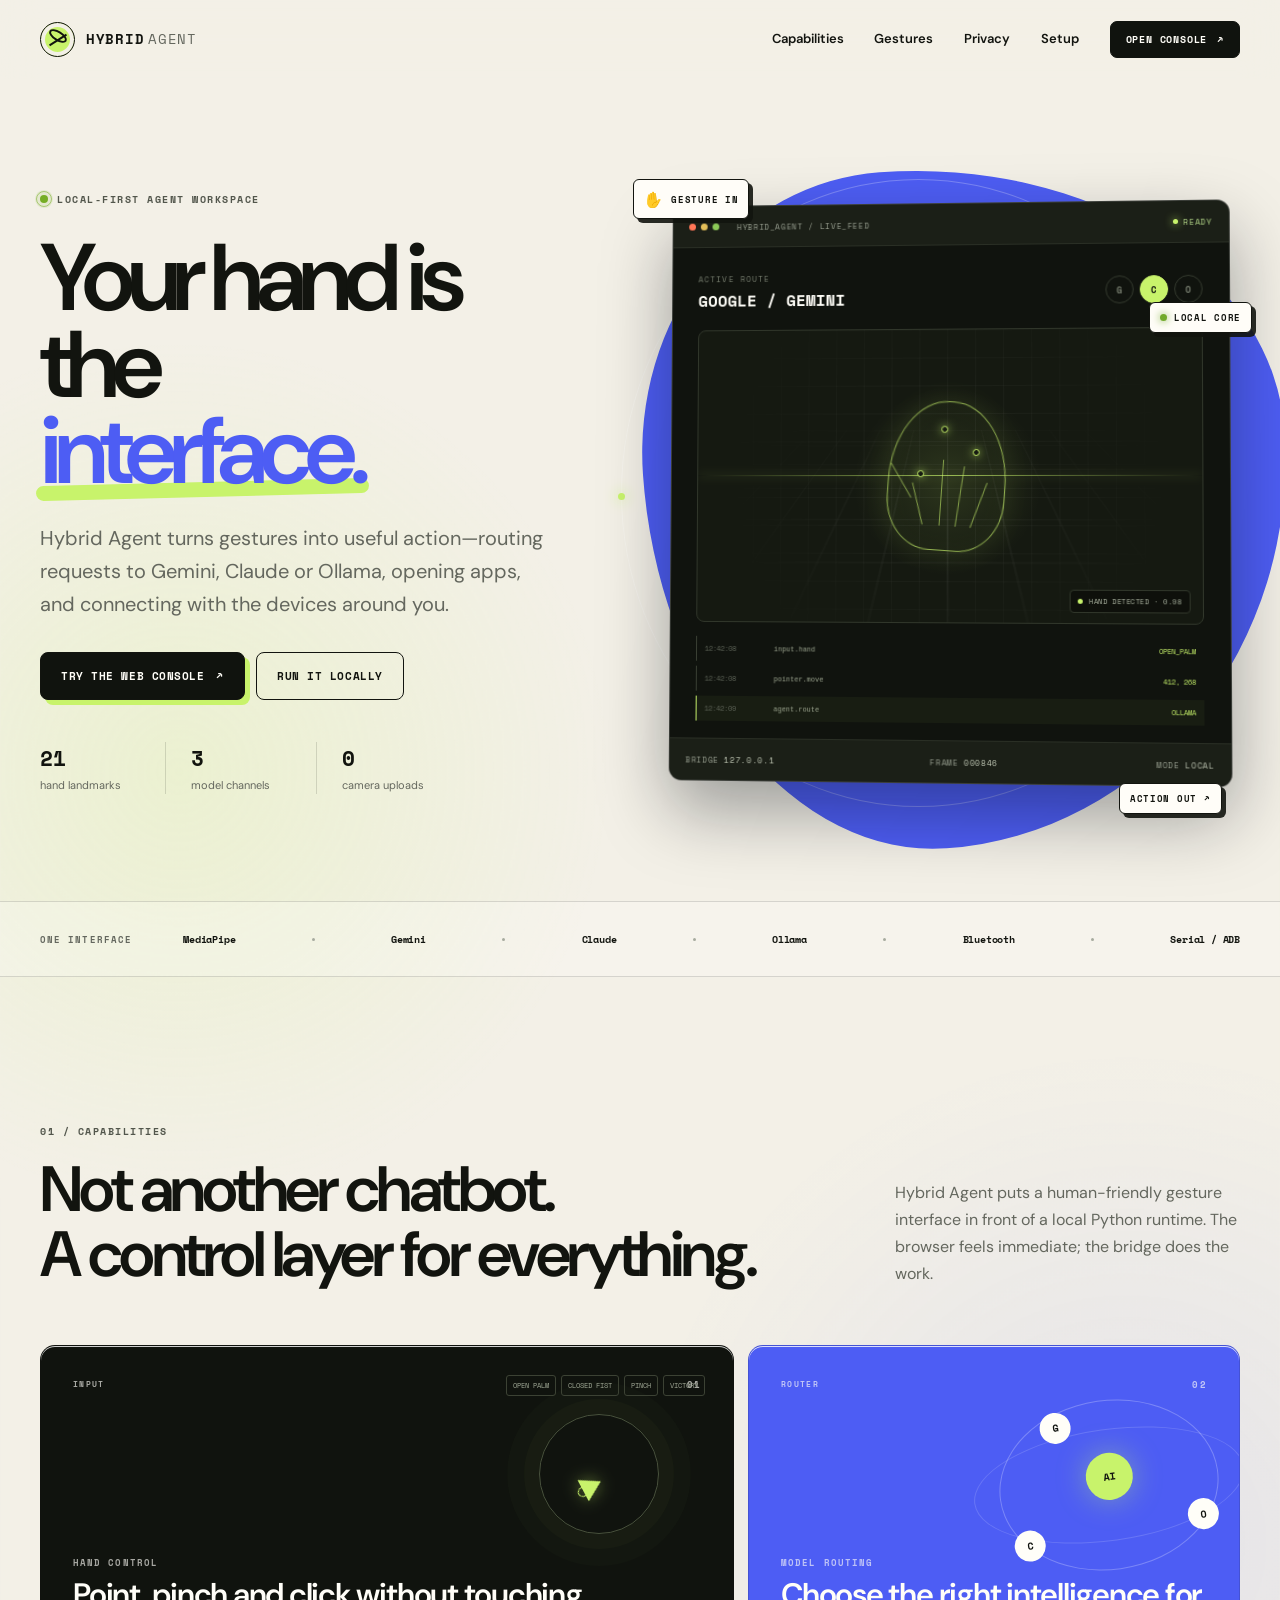
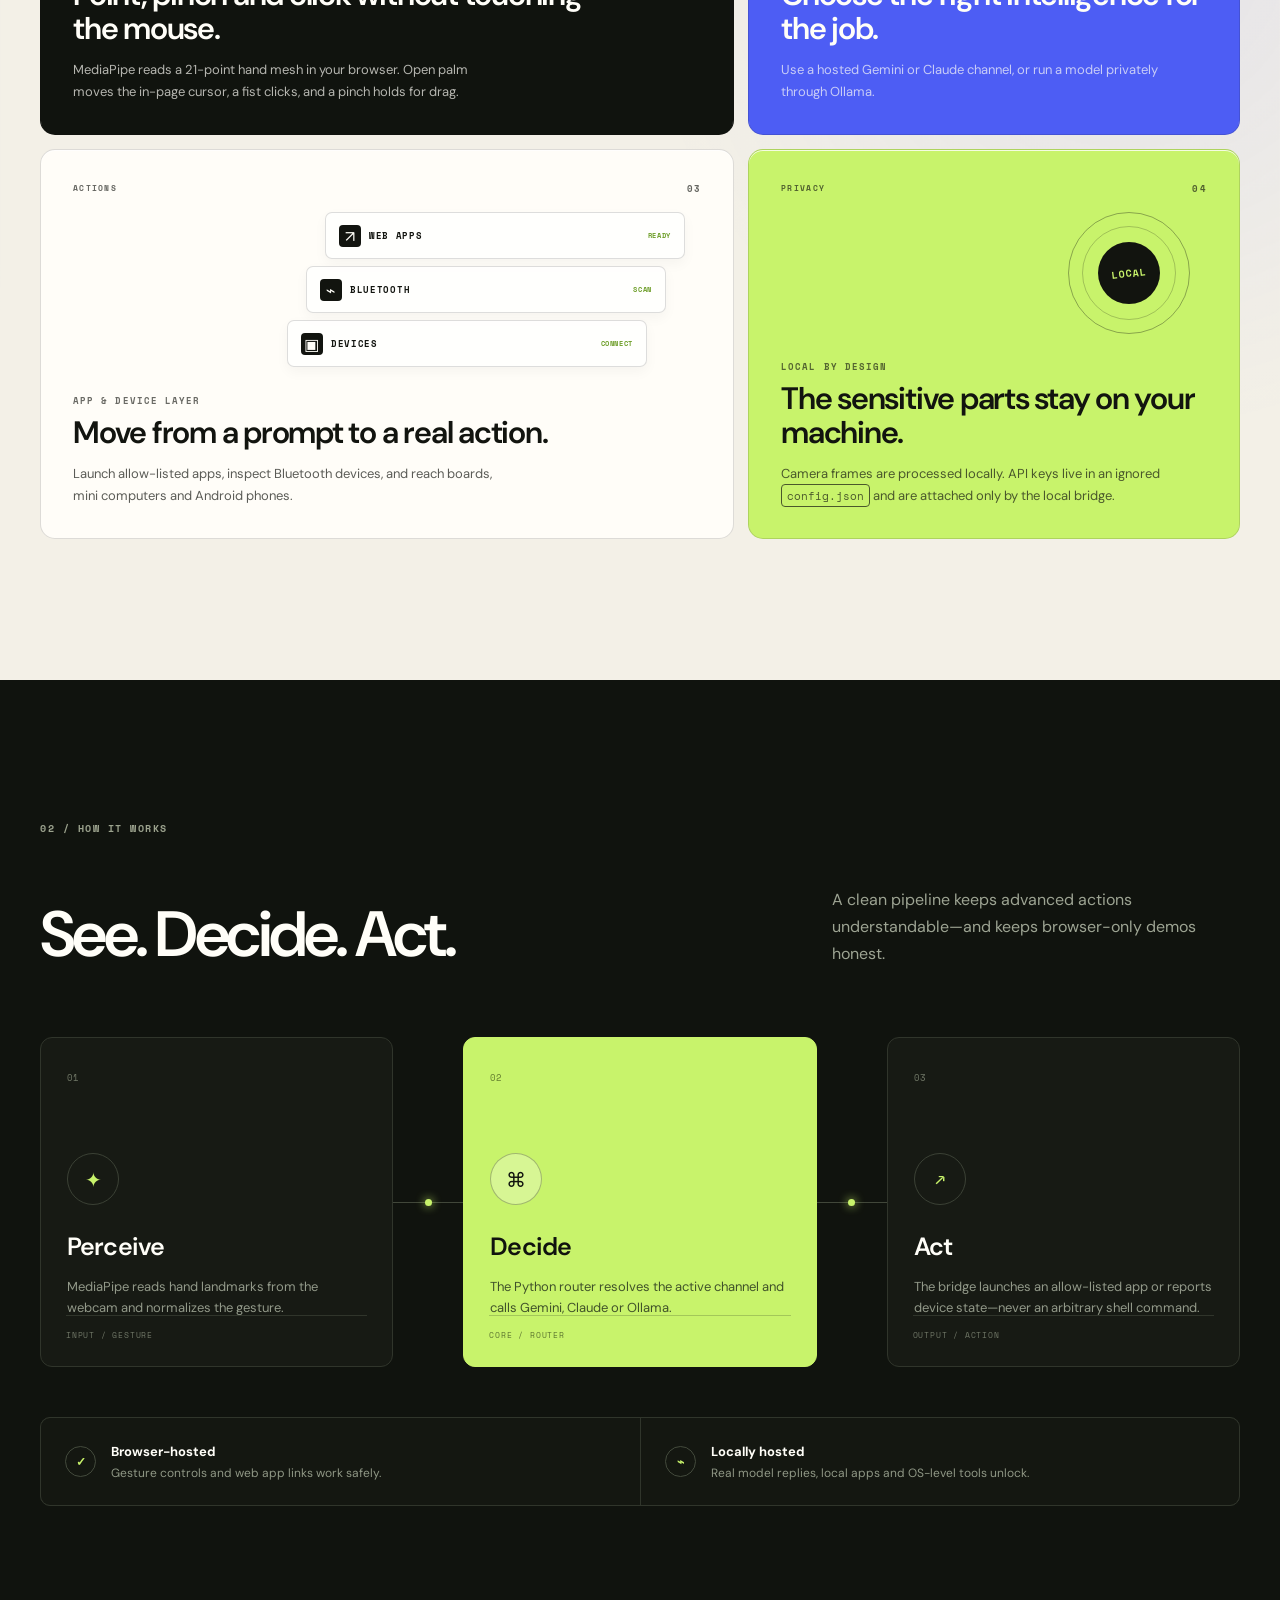
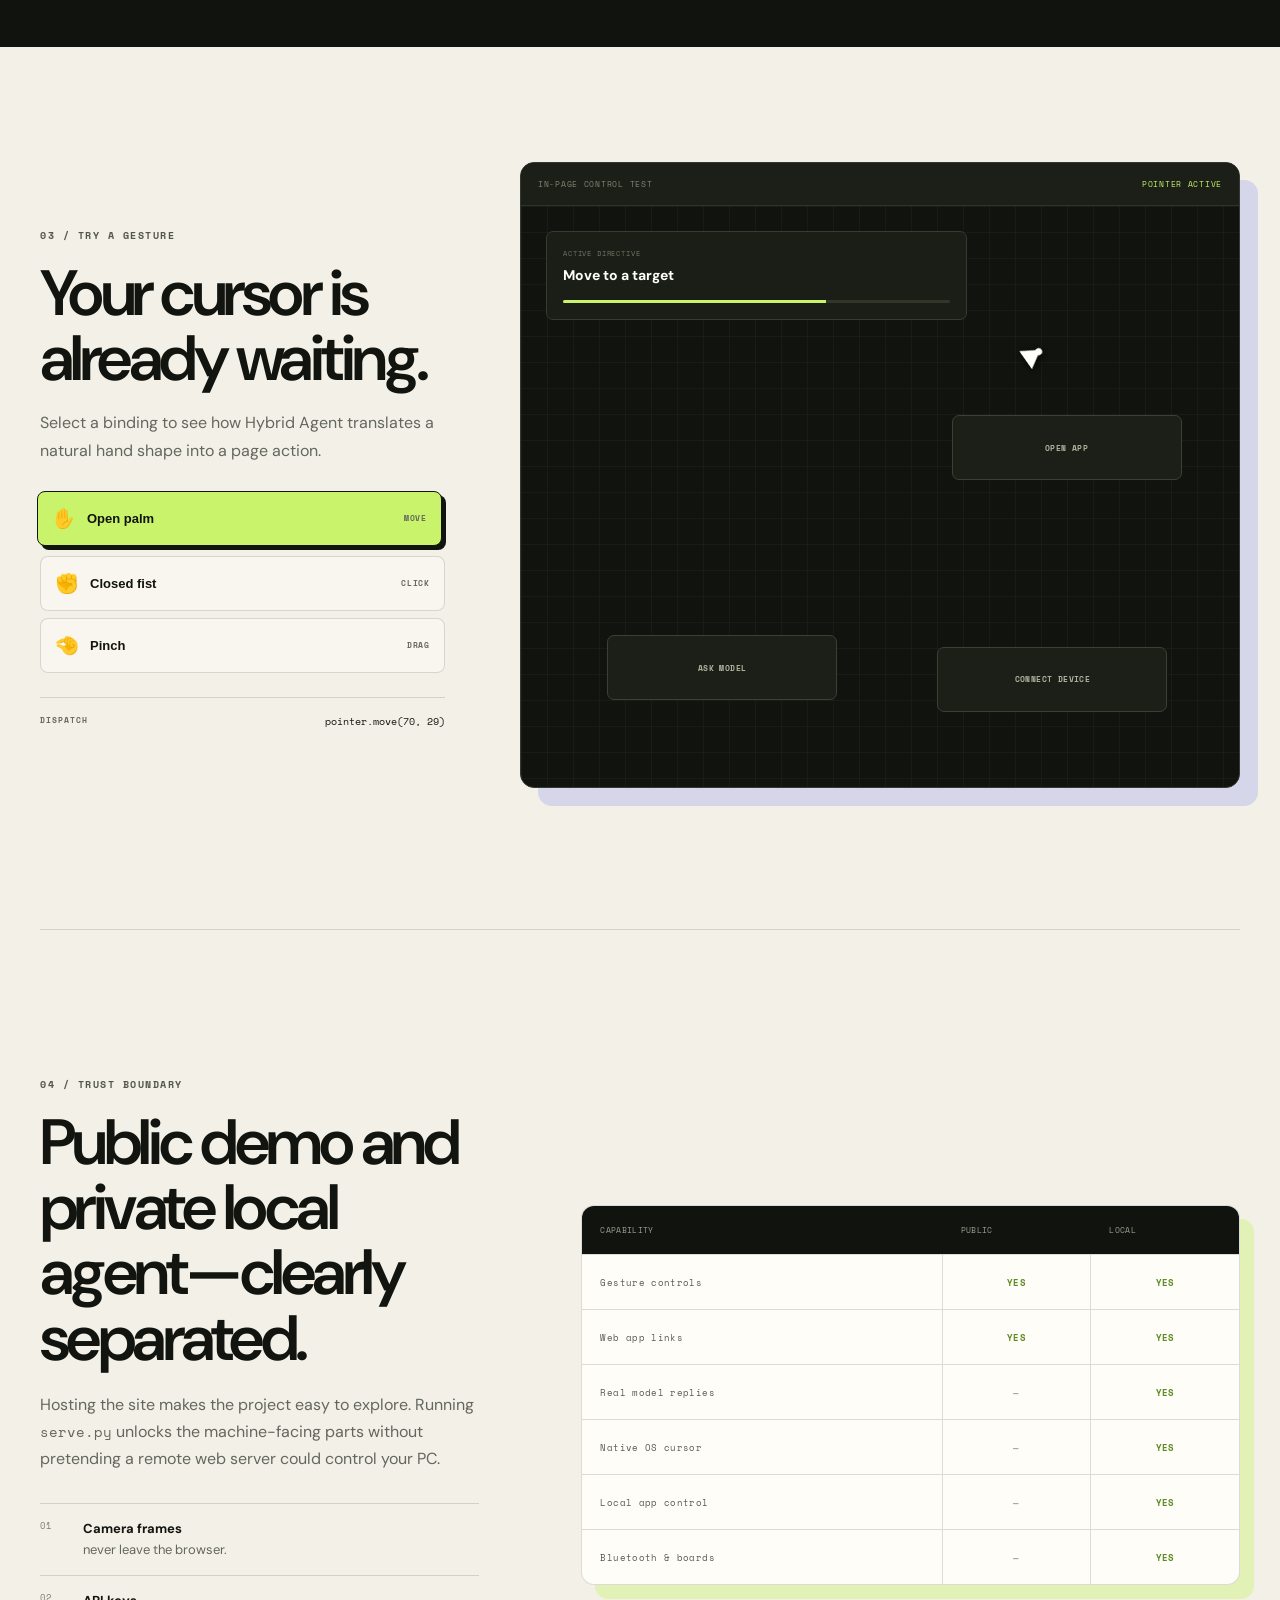
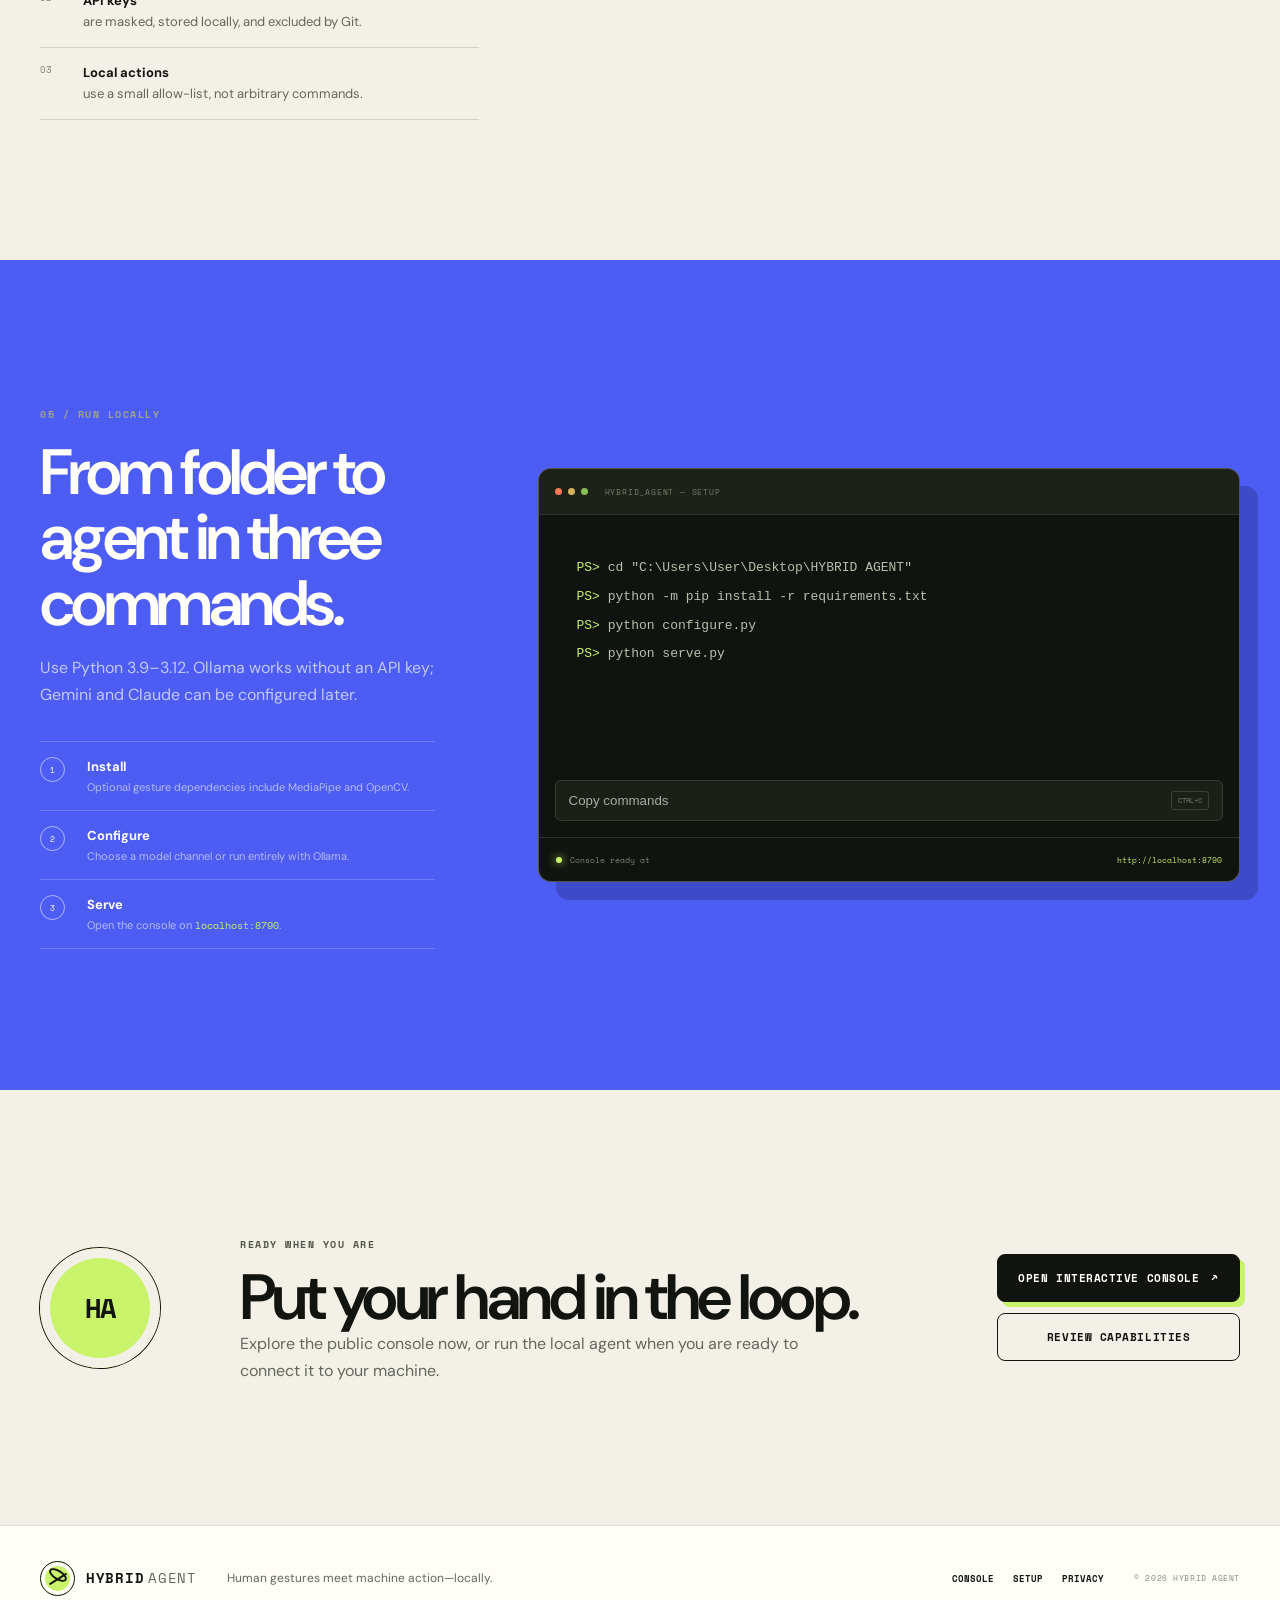
==== site/index.html @ 6079cb38 "Hybrid Agent: frontend + backend for Render deployment" ====
<!doctype html>
<html lang="en" class="no-js">
<head>
  <meta charset="utf-8">
  <meta name="viewport" content="width=device-width, initial-scale=1">
  <meta name="theme-color" content="#f3f0e7">
  <meta name="description" content="Hybrid Agent is a local-first, gesture-controlled AI assistant that routes prompts across Gemini, Claude and Ollama, launches apps, and connects to Bluetooth and developer hardware.">
  <title>Hybrid Agent — Human gestures, machine action</title>
  <link rel="icon" href="favicon.svg" type="image/svg+xml">

  <meta property="og:type" content="website">
  <meta property="og:title" content="Hybrid Agent — Human gestures, machine action">
  <meta property="og:description" content="One local agent for gesture control, multi-model AI, app launching, Bluetooth and connected hardware.">

  <link rel="preconnect" href="https://fonts.googleapis.com">
  <link rel="preconnect" href="https://fonts.gstatic.com" crossorigin>
  <link href="https://fonts.googleapis.com/css2?family=DM+Sans:wght@400;500;600;700&family=Space+Mono:wght@400;700&display=swap" rel="stylesheet">
  <link rel="stylesheet" href="css/base.css">
  <link rel="stylesheet" href="css/home.css">
  <script>document.documentElement.classList.replace('no-js', 'js');</script>
</head>
<body class="landing">
  <a class="skip-link" href="#main">Skip to content</a>

  <header class="site-header" id="top">
    <nav class="nav shell" aria-label="Primary navigation">
      <a class="brand" href="#top" aria-label="Hybrid Agent home">
        <span class="brand-mark" aria-hidden="true">
          <span></span><span></span>
        </span>
        <span class="brand-name">HYBRID<span>AGENT</span></span>
      </a>

      <button class="menu-toggle" type="button" aria-expanded="false" aria-controls="nav-menu">
        <span></span><span></span>
        <span class="sr-only">Open navigation</span>
      </button>

      <div class="nav-menu" id="nav-menu">
        <a href="#capabilities">Capabilities</a>
        <a href="#gestures">Gestures</a>
        <a href="#privacy">Privacy</a>
        <a href="#setup">Setup</a>
        <a class="nav-cta" href="console.html">Open console <span aria-hidden="true">↗</span></a>
      </div>
    </nav>
  </header>

  <main id="main">
    <section class="hero shell" aria-labelledby="hero-title">
      <div class="hero-copy">
        <div class="eyebrow"><span class="status-dot"></span>Local-first agent workspace</div>
        <h1 id="hero-title">Your hand is the <em>interface.</em></h1>
        <p class="hero-lede">Hybrid Agent turns gestures into useful action—routing requests to Gemini, Claude or Ollama, opening apps, and connecting with the devices around you.</p>

        <div class="hero-actions">
          <a class="button button-primary" href="console.html">Try the web console <span aria-hidden="true">↗</span></a>
          <a class="button button-secondary" href="#setup">Run it locally</a>
        </div>

        <ul class="hero-facts" aria-label="Project highlights">
          <li><strong>21</strong><span>hand landmarks</span></li>
          <li><strong>3</strong><span>model channels</span></li>
          <li><strong>0</strong><span>camera uploads</span></li>
        </ul>
      </div>

      <div class="hero-visual" aria-label="Hybrid Agent activity preview">
        <div class="orbit orbit-one" aria-hidden="true"></div>
        <div class="orbit orbit-two" aria-hidden="true"></div>
        <span class="float-tag tag-input"><span class="mini-hand">✋</span> GESTURE IN</span>
        <span class="float-tag tag-local"><span class="mini-pulse"></span> LOCAL CORE</span>
        <span class="float-tag tag-output">ACTION OUT <span aria-hidden="true">↗</span></span>

        <div class="agent-window">
          <div class="window-bar">
            <div class="window-dots" aria-hidden="true"><i></i><i></i><i></i></div>
            <span>HYBRID_AGENT / LIVE_FEED</span>
            <span class="window-state"><i></i> READY</span>
          </div>

          <div class="window-body">
            <div class="agent-head">
              <div>
                <span class="mono-label">ACTIVE ROUTE</span>
                <strong id="hero-model">OLLAMA / QWEN2.5</strong>
              </div>
              <div class="route-pills" aria-label="Available model routes">
                <span>G</span><span>C</span><span class="active">O</span>
              </div>
            </div>

            <div class="gesture-stage" id="hero-gesture-stage">
              <div class="scan-line" aria-hidden="true"></div>
              <div class="tracking-grid" aria-hidden="true"></div>
              <div class="hand-outline" aria-hidden="true">
                <span class="joint j1"></span><span class="joint j2"></span><span class="joint j3"></span>
                <span class="hand-line l1"></span><span class="hand-line l2"></span><span class="hand-line l3"></span>
                <span class="hand-line l4"></span><span class="hand-line l5"></span>
              </div>
              <div class="tracking-label"><span></span> HAND DETECTED · 0.98</div>
            </div>

            <div class="event-stream" aria-label="Recent agent events">
              <div><span class="event-time">12:42:08</span><code>input.hand</code><b>OPEN_PALM</b></div>
              <div><span class="event-time">12:42:08</span><code>pointer.move</code><b>412, 268</b></div>
              <div class="event-highlight"><span class="event-time">12:42:09</span><code>agent.route</code><b>OLLAMA</b></div>
            </div>

            <div class="window-footer">
              <span>BRIDGE <b>127.0.0.1</b></span>
              <span>FRAME <b id="hero-frame">000842</b></span>
              <span>MODE <b>LOCAL</b></span>
            </div>
          </div>
        </div>
      </div>
    </section>

    <section class="signal-strip" aria-label="Supported technologies">
      <div class="shell signal-inner">
        <span>ONE INTERFACE</span>
        <div class="signal-list">
          <b>MediaPipe</b><i></i><b>Gemini</b><i></i><b>Claude</b><i></i><b>Ollama</b><i></i><b>Bluetooth</b><i></i><b>Serial / ADB</b>
        </div>
      </div>
    </section>

    <section class="section shell" id="capabilities" aria-labelledby="cap-title">
      <div class="section-heading reveal">
        <div>
          <span class="section-number">01 / CAPABILITIES</span>
          <h2 id="cap-title">Not another chatbot.<br>A control layer for everything.</h2>
        </div>
        <p>Hybrid Agent puts a human-friendly gesture interface in front of a local Python runtime. The browser feels immediate; the bridge does the work.</p>
      </div>

      <div class="capability-grid">
        <article class="cap-card cap-card-wide gesture-card reveal">
          <div class="card-topline"><span>INPUT</span><span class="card-index">01</span></div>
          <div class="gesture-illustration" aria-hidden="true">
            <span class="gesture-cursor"></span>
            <span class="gesture-ring"></span>
          </div>
          <div class="card-copy">
            <span class="card-kicker">HAND CONTROL</span>
            <h3>Point, pinch and click without touching the mouse.</h3>
            <p>MediaPipe reads a 21-point hand mesh in your browser. Open palm moves the in-page cursor, a fist clicks, and a pinch holds for drag.</p>
          </div>
          <div class="tag-row"><span>OPEN PALM</span><span>CLOSED FIST</span><span>PINCH</span><span>VICTORY</span></div>
        </article>

        <article class="cap-card model-card reveal">
          <div class="card-topline"><span>ROUTER</span><span class="card-index">02</span></div>
          <div class="model-orbit" aria-hidden="true">
            <span class="orbit-core">AI</span>
            <span class="model-node node-a">G</span>
            <span class="model-node node-b">C</span>
            <span class="model-node node-c">O</span>
          </div>
          <div class="card-copy">
            <span class="card-kicker">MODEL ROUTING</span>
            <h3>Choose the right intelligence for the job.</h3>
            <p>Use a hosted Gemini or Claude channel, or run a model privately through Ollama.</p>
          </div>
        </article>

        <article class="cap-card action-card reveal">
          <div class="card-topline"><span>ACTIONS</span><span class="card-index">03</span></div>
          <div class="action-stack" aria-hidden="true">
            <div><span>↗</span><b>WEB APPS</b><small>READY</small></div>
            <div><span>⌁</span><b>BLUETOOTH</b><small>SCAN</small></div>
            <div><span>▣</span><b>DEVICES</b><small>CONNECT</small></div>
          </div>
          <div class="card-copy">
            <span class="card-kicker">APP &amp; DEVICE LAYER</span>
            <h3>Move from a prompt to a real action.</h3>
            <p>Launch allow-listed apps, inspect Bluetooth devices, and reach boards, mini computers and Android phones.</p>
          </div>
        </article>

        <article class="cap-card privacy-card reveal">
          <div class="card-topline"><span>PRIVACY</span><span class="card-index">04</span></div>
          <div class="privacy-mark" aria-hidden="true"><span>LOCAL</span></div>
          <div class="card-copy">
            <span class="card-kicker">LOCAL BY DESIGN</span>
            <h3>The sensitive parts stay on your machine.</h3>
            <p>Camera frames are processed locally. API keys live in an ignored <code>config.json</code> and are attached only by the local bridge.</p>
          </div>
        </article>
      </div>
    </section>

    <section class="flow-section" id="how-it-works" aria-labelledby="flow-title">
      <div class="shell">
        <div class="flow-heading reveal">
          <span class="section-number light">02 / HOW IT WORKS</span>
          <h2 id="flow-title">See. Decide. Act.</h2>
          <p>A clean pipeline keeps advanced actions understandable—and keeps browser-only demos honest.</p>
        </div>

        <div class="flow-line" aria-label="Hybrid Agent processing pipeline">
          <article class="flow-step reveal">
            <span class="flow-number">01</span>
            <div class="flow-icon">✦</div>
            <h3>Perceive</h3>
            <p>MediaPipe reads hand landmarks from the webcam and normalizes the gesture.</p>
            <code>INPUT / GESTURE</code>
          </article>
          <div class="flow-connector" aria-hidden="true"><span></span></div>
          <article class="flow-step flow-step-accent reveal">
            <span class="flow-number">02</span>
            <div class="flow-icon">⌘</div>
            <h3>Decide</h3>
            <p>The Python router resolves the active channel and calls Gemini, Claude or Ollama.</p>
            <code>CORE / ROUTER</code>
          </article>
          <div class="flow-connector" aria-hidden="true"><span></span></div>
          <article class="flow-step reveal">
            <span class="flow-number">03</span>
            <div class="flow-icon">↗</div>
            <h3>Act</h3>
            <p>The bridge launches an allow-listed app or reports device state—never an arbitrary shell command.</p>
            <code>OUTPUT / ACTION</code>
          </article>
        </div>

        <div class="truth-strip reveal">
          <div><span class="truth-icon">✓</span><p><strong>Browser-hosted</strong>Gesture controls and web app links work safely.</p></div>
          <div><span class="truth-icon">⌁</span><p><strong>Locally hosted</strong>Real model replies, local apps and OS-level tools unlock.</p></div>
        </div>
      </div>
    </section>

    <section class="section shell gesture-lab-section" id="gestures" aria-labelledby="gesture-title">
      <div class="gesture-lab reveal">
        <div class="lab-copy">
          <span class="section-number">03 / TRY A GESTURE</span>
          <h2 id="gesture-title">Your cursor is already waiting.</h2>
          <p>Select a binding to see how Hybrid Agent translates a natural hand shape into a page action.</p>

          <div class="gesture-controls" role="group" aria-label="Choose a gesture demo">
            <button type="button" class="gesture-button active" data-gesture="move" data-target="target-a">
              <span aria-hidden="true">✋</span><b>Open palm</b><small>MOVE</small>
            </button>
            <button type="button" class="gesture-button" data-gesture="click" data-target="target-b">
              <span aria-hidden="true">✊</span><b>Closed fist</b><small>CLICK</small>
            </button>
            <button type="button" class="gesture-button" data-gesture="drag" data-target="target-c">
              <span aria-hidden="true">🤏</span><b>Pinch</b><small>DRAG</small>
            </button>
          </div>

          <div class="gesture-readout" aria-live="polite">
            <span>DISPATCH</span>
            <code id="gesture-output">pointer.move(70, 29)</code>
          </div>
        </div>

        <div class="gesture-demo" id="gesture-demo" style="--cursor-x:70%;--cursor-y:29%">
          <div class="demo-topbar"><span>IN-PAGE CONTROL TEST</span><span id="demo-state">POINTER ACTIVE</span></div>
          <div class="demo-content">
            <div class="demo-panel">
              <span class="demo-label">ACTIVE DIRECTIVE</span>
              <strong id="demo-directive">Move to a target</strong>
              <div class="progress"><i></i></div>
            </div>
            <button type="button" class="demo-target target-a">OPEN APP</button>
            <button type="button" class="demo-target target-b">ASK MODEL</button>
            <button type="button" class="demo-target target-c">CONNECT DEVICE</button>
          </div>
          <div class="demo-cursor" aria-hidden="true"><span></span></div>
          <div class="demo-toast" id="demo-toast">TARGET ACQUIRED</div>
        </div>
      </div>
    </section>

    <section class="section shell boundary-section" id="privacy" aria-labelledby="privacy-title">
      <div class="boundary-grid">
        <div class="boundary-copy reveal">
          <span class="section-number">04 / TRUST BOUNDARY</span>
          <h2 id="privacy-title">Public demo and private local agent—clearly separated.</h2>
          <p>Hosting the site makes the project easy to explore. Running <code>serve.py</code> unlocks the machine-facing parts without pretending a remote web server could control your PC.</p>
          <ul class="privacy-list">
            <li><span>01</span><p><b>Camera frames</b> never leave the browser.</p></li>
            <li><span>02</span><p><b>API keys</b> are masked, stored locally, and excluded by Git.</p></li>
            <li><span>03</span><p><b>Local actions</b> use a small allow-list, not arbitrary commands.</p></li>
          </ul>
        </div>

        <div class="mode-table reveal" role="table" aria-label="Hosted and local feature comparison">
          <div class="table-row table-head" role="row">
            <span role="columnheader">CAPABILITY</span><span role="columnheader">PUBLIC</span><span role="columnheader">LOCAL</span>
          </div>
          <div class="table-row" role="row"><span role="cell">Gesture controls</span><b class="yes">YES</b><b class="yes">YES</b></div>
          <div class="table-row" role="row"><span role="cell">Web app links</span><b class="yes">YES</b><b class="yes">YES</b></div>
          <div class="table-row" role="row"><span role="cell">Real model replies</span><b class="no">—</b><b class="yes">YES</b></div>
          <div class="table-row" role="row"><span role="cell">Native OS cursor</span><b class="no">—</b><b class="yes">YES</b></div>
          <div class="table-row" role="row"><span role="cell">Local app control</span><b class="no">—</b><b class="yes">YES</b></div>
          <div class="table-row" role="row"><span role="cell">Bluetooth &amp; boards</span><b class="no">—</b><b class="yes">YES</b></div>
        </div>
      </div>
    </section>

    <section class="setup-section" id="setup" aria-labelledby="setup-title">
      <div class="shell setup-grid">
        <div class="setup-copy reveal">
          <span class="section-number light">05 / RUN LOCALLY</span>
          <h2 id="setup-title">From folder to agent in three commands.</h2>
          <p>Use Python 3.9–3.12. Ollama works without an API key; Gemini and Claude can be configured later.</p>
          <ol class="setup-steps">
            <li><span>1</span><p><b>Install</b><small>Optional gesture dependencies include MediaPipe and OpenCV.</small></p></li>
            <li><span>2</span><p><b>Configure</b><small>Choose a model channel or run entirely with Ollama.</small></p></li>
            <li><span>3</span><p><b>Serve</b><small>Open the console on <code>localhost:8790</code>.</small></p></li>
          </ol>
        </div>

        <div class="terminal-card reveal">
          <div class="terminal-head"><span></span><span></span><span></span><b>HYBRID_AGENT — SETUP</b></div>
          <pre><code id="setup-command"><span class="prompt">PS&gt;</span> cd "C:\Users\User\Desktop\HYBRID AGENT"
<span class="prompt">PS&gt;</span> python -m pip install -r requirements.txt
<span class="prompt">PS&gt;</span> python configure.py
<span class="prompt">PS&gt;</span> python serve.py</code></pre>
          <button class="copy-button" type="button" id="copy-command"><span>Copy commands</span><b>CTRL+C</b></button>
          <div class="terminal-result"><i></i><span>Console ready at</span><code>http://localhost:8790</code></div>
        </div>
      </div>
    </section>

    <section class="section shell final-cta reveal" aria-labelledby="cta-title">
      <div class="cta-mark" aria-hidden="true"><span>HA</span></div>
      <div>
        <span class="section-number">READY WHEN YOU ARE</span>
        <h2 id="cta-title">Put your hand in the loop.</h2>
        <p>Explore the public console now, or run the local agent when you are ready to connect it to your machine.</p>
      </div>
      <div class="cta-actions">
        <a class="button button-primary" href="console.html">Open interactive console <span aria-hidden="true">↗</span></a>
        <a class="button button-secondary" href="#capabilities">Review capabilities</a>
      </div>
    </section>
  </main>

  <footer class="site-footer">
    <div class="shell footer-inner">
      <a class="brand footer-brand" href="#top">
        <span class="brand-mark" aria-hidden="true"><span></span><span></span></span>
        <span class="brand-name">HYBRID<span>AGENT</span></span>
      </a>
      <p>Human gestures meet machine action—locally.</p>
      <div class="footer-links"><a href="console.html">Console</a><a href="#setup">Setup</a><a href="#privacy">Privacy</a></div>
      <span class="copyright">© <span id="year">2026</span> HYBRID AGENT</span>
    </div>
  </footer>

  <script src="js/home.js"></script>
</body>
</html>
---- site/css/base.css ----
/* HYBRID AGENT - shared design tokens and primitives
   Every page on the site draws its colour, type and rhythm from this file. */

:root{
  --void:#05070a;
  --plate:#090e15;
  --plate-2:#0c131c;
  --edge:rgba(0,240,255,.14);
  --edge-soft:rgba(120,160,190,.12);
  --cyan:#00f0ff;
  --violet:#a05cff;
  --violet-deep:#7000ff;
  --green:#39ff9e;
  --amber:#ffb020;
  --red:#ff3b5c;
  --ink:#d7e9f2;
  --ink-dim:#8ea6b8;
  --ink-mute:#5d7488;
  --accent:#00f0ff;
  --accent-rgb:0,240,255;
  --mono:"JetBrains Mono",ui-monospace,"SF Mono",Consolas,monospace;
  --ui:"Chakra Petch","Segoe UI",system-ui,sans-serif;
}

*{box-sizing:border-box}
body{
  margin:0;
  background:var(--void);
  color:var(--ink);
  font-family:var(--ui);
  font-size:14px;
  line-height:1.45;
  -webkit-font-smoothing:antialiased;
}

:focus-visible{outline:2px solid var(--accent);outline-offset:2px;border-radius:6px}

/* shared eyebrow / caps label */
.label{
  font-family:var(--mono);font-size:10px;font-weight:500;
  letter-spacing:.22em;text-transform:uppercase;color:var(--ink-mute);
}

@media (prefers-reduced-motion:reduce){
  *,*::before,*::after{animation-duration:.001ms !important;animation-iteration-count:1 !important;transition-duration:.001ms !important}
}
---- site/css/home.css ----
/* HYBRID AGENT — public landing page. Shared console tokens stay untouched. */

:root {
  --paper: #f3f0e7;
  --paper-deep: #e7e3d7;
  --card: #fffdf8;
  --ink: #12140f;
  --muted: #64675e;
  --line: rgba(18, 20, 15, 0.14);
  --lime: #c8f36b;
  --lime-deep: #96c43f;
  --blue: #4d5df4;
  --orange: #ff7657;
  --night: #10130e;
  --night-card: #181c15;
  --white: #fffef8;
  --display: "DM Sans", "Segoe UI", system-ui, sans-serif;
  --mono: "Space Mono", "SFMono-Regular", Consolas, monospace;
}

html {
  scroll-behavior: smooth;
  background: var(--paper);
}

body.landing {
  min-width: 320px;
  overflow-x: hidden;
  color: var(--ink);
  background:
    radial-gradient(circle at 14% 12%, rgba(200, 243, 107, 0.18), transparent 27rem),
    radial-gradient(circle at 88% 24%, rgba(77, 93, 244, 0.09), transparent 31rem),
    var(--paper);
  font-family: var(--display);
  font-size: 16px;
  line-height: 1.5;
}

body.landing::before {
  position: fixed;
  z-index: -1;
  inset: 0;
  background-image: radial-gradient(rgba(18, 20, 15, 0.11) 0.7px, transparent 0.7px);
  background-size: 18px 18px;
  content: "";
  opacity: 0.16;
  pointer-events: none;
}

::selection {
  color: var(--ink);
  background: var(--lime);
}

.shell {
  width: min(1200px, calc(100% - 40px));
  margin-inline: auto;
}

.sr-only {
  position: absolute;
  width: 1px;
  height: 1px;
  padding: 0;
  margin: -1px;
  overflow: hidden;
  clip: rect(0, 0, 0, 0);
  white-space: nowrap;
  border: 0;
}

.skip-link {
  position: fixed;
  z-index: 200;
  top: 12px;
  left: 12px;
  padding: 10px 14px;
  color: var(--white);
  background: var(--night);
  border-radius: 7px;
  font: 700 12px var(--mono);
  transform: translateY(-150%);
  transition: transform 0.2s ease;
}

.skip-link:focus {
  transform: translateY(0);
}

/* Header */
.site-header {
  position: sticky;
  z-index: 100;
  top: 0;
  border-bottom: 1px solid transparent;
  background: rgba(243, 240, 231, 0.78);
  backdrop-filter: blur(18px) saturate(1.2);
  transition: border-color 0.2s ease, box-shadow 0.2s ease;
}

.site-header.scrolled {
  border-color: var(--line);
  box-shadow: 0 10px 35px rgba(18, 20, 15, 0.05);
}

.nav {
  position: relative;
  display: flex;
  align-items: center;
  min-height: 78px;
}

.brand {
  display: inline-flex;
  align-items: center;
  gap: 11px;
  color: var(--ink);
  text-decoration: none;
}

.brand-mark {
  position: relative;
  display: inline-block;
  width: 35px;
  height: 35px;
  overflow: hidden;
  flex: 0 0 35px;
  border: 1px solid var(--ink);
  border-radius: 50%;
  background: var(--lime);
  box-shadow: inset 0 0 0 4px var(--paper);
}

.brand-mark span:first-child {
  position: absolute;
  top: 8px;
  left: 7px;
  width: 20px;
  height: 10px;
  border: 2px solid var(--ink);
  border-radius: 50%;
  transform: rotate(32deg);
}

.brand-mark span:last-child {
  position: absolute;
  top: 16px;
  left: 7px;
  width: 20px;
  height: 2px;
  background: var(--ink);
  transform: rotate(-32deg);
  transform-origin: center;
}

.brand-name {
  font: 700 14px/1 var(--mono);
  letter-spacing: 0.05em;
}

.brand-name span {
  margin-left: 4px;
  color: var(--muted);
  font-weight: 400;
}

.nav-menu {
  display: flex;
  align-items: center;
  gap: clamp(18px, 2.4vw, 36px);
  margin-left: auto;
}

.nav-menu > a:not(.nav-cta) {
  position: relative;
  color: var(--ink);
  font-size: 13px;
  font-weight: 600;
  text-decoration: none;
}

.nav-menu > a:not(.nav-cta)::after {
  position: absolute;
  right: 0;
  bottom: -7px;
  left: 0;
  height: 1px;
  background: var(--ink);
  content: "";
  transform: scaleX(0);
  transform-origin: right;
  transition: transform 0.25s ease;
}

.nav-menu > a:not(.nav-cta):hover::after,
.nav-menu > a:not(.nav-cta):focus-visible::after {
  transform: scaleX(1);
  transform-origin: left;
}

.nav-cta {
  display: inline-flex;
  align-items: center;
  gap: 10px;
  padding: 10px 15px;
  color: var(--white);
  background: var(--night);
  border: 1px solid var(--night);
  border-radius: 7px;
  font: 700 10px var(--mono);
  letter-spacing: 0.08em;
  text-decoration: none;
  text-transform: uppercase;
  transition: color 0.2s ease, background 0.2s ease, transform 0.2s ease;
}

.nav-cta:hover {
  color: var(--night);
  background: var(--lime);
  transform: translateY(-2px);
}

.menu-toggle {
  position: relative;
  display: none;
  width: 42px;
  height: 42px;
  padding: 0;
  border: 1px solid var(--line);
  border-radius: 8px;
  background: rgba(255, 255, 255, 0.25);
}

.menu-toggle > span:not(.sr-only) {
  position: absolute;
  top: 20px;
  left: 11px;
  display: block;
  width: 18px;
  height: 1px;
  margin: 0;
  background: var(--ink);
  transition: transform 0.2s ease;
}

/* Hero */
.hero {
  display: grid;
  grid-template-columns: minmax(0, 0.92fr) minmax(480px, 1.08fr);
  gap: clamp(42px, 6vw, 84px);
  align-items: center;
  min-height: calc(100vh - 78px);
  padding-block: clamp(62px, 9vh, 112px);
}

.hero-copy {
  position: relative;
  z-index: 2;
  min-width: 0;
}

.eyebrow,
.section-number {
  display: inline-flex;
  align-items: center;
  gap: 9px;
  color: #52564c;
  font: 700 10px var(--mono);
  letter-spacing: 0.15em;
  text-transform: uppercase;
}

.status-dot {
  position: relative;
  display: inline-block;
  width: 8px;
  height: 8px;
  border-radius: 50%;
  background: #75ad25;
  box-shadow: 0 0 0 5px rgba(117, 173, 37, 0.12);
}

.status-dot::after {
  position: absolute;
  inset: -4px;
  border: 1px solid rgba(117, 173, 37, 0.55);
  border-radius: inherit;
  content: "";
  animation: signal-pulse 2.4s ease-out infinite;
}

@keyframes signal-pulse {
  0% { opacity: 0.8; transform: scale(0.65); }
  75%, 100% { opacity: 0; transform: scale(1.5); }
}

.hero h1 {
  max-width: 650px;
  margin: 25px 0 0;
  font-size: clamp(60px, 7.4vw, 104px);
  font-weight: 600;
  letter-spacing: -0.075em;
  line-height: 0.91;
}

.hero h1 em {
  position: relative;
  display: block;
  width: fit-content;
  max-width: 100%;
  color: var(--blue);
  font-style: normal;
  white-space: nowrap;
}

.hero h1 em::after {
  position: absolute;
  z-index: -1;
  right: -0.06em;
  bottom: -0.03em;
  left: -0.04em;
  height: 0.16em;
  border-radius: 999px;
  background: var(--lime);
  content: "";
  transform: rotate(-1.4deg);
}

.hero-lede {
  max-width: 600px;
  margin: 28px 0 0;
  color: var(--muted);
  font-size: clamp(17px, 1.6vw, 20px);
  line-height: 1.65;
}

.hero-actions,
.cta-actions {
  display: flex;
  flex-wrap: wrap;
  gap: 11px;
  margin-top: 31px;
}

.button {
  display: inline-flex;
  align-items: center;
  justify-content: center;
  gap: 12px;
  min-height: 48px;
  padding: 0 20px;
  border: 1px solid var(--ink);
  border-radius: 8px;
  font: 700 11px var(--mono);
  letter-spacing: 0.05em;
  text-decoration: none;
  text-transform: uppercase;
  transition: transform 0.2s ease, box-shadow 0.2s ease, background 0.2s ease;
}

.button:hover {
  transform: translateY(-3px);
}

.button-primary {
  color: var(--white);
  background: var(--night);
  box-shadow: 5px 5px 0 var(--lime);
}

.button-primary:hover {
  box-shadow: 8px 8px 0 var(--lime);
}

.button-secondary {
  color: var(--ink);
  background: transparent;
}

.button-secondary:hover {
  background: var(--card);
}

.hero-facts {
  display: flex;
  gap: 0;
  padding: 0;
  margin: 42px 0 0;
  list-style: none;
}

.hero-facts li {
  display: flex;
  flex-direction: column;
  min-width: 126px;
  padding-right: 25px;
  margin-right: 25px;
  border-right: 1px solid var(--line);
}

.hero-facts li:last-child {
  padding-right: 0;
  margin-right: 0;
  border-right: 0;
}

.hero-facts strong {
  font: 700 21px var(--mono);
}

.hero-facts span {
  margin-top: 3px;
  color: var(--muted);
  font-size: 11px;
}

.hero-visual {
  position: relative;
  min-width: 0;
  padding: 34px 12px 32px 34px;
  isolation: isolate;
}

.hero-visual::before {
  position: absolute;
  z-index: -3;
  inset: 0 -8% -5% 2%;
  background: var(--blue);
  border-radius: 40% 60% 57% 43% / 42% 42% 58% 58%;
  content: "";
  transform: rotate(-4deg);
}

.hero-visual::after {
  position: absolute;
  z-index: -2;
  top: 16%;
  right: 4%;
  width: 74%;
  aspect-ratio: 1;
  border: 1px solid rgba(255, 255, 255, 0.24);
  border-radius: 50%;
  content: "";
}

.orbit {
  position: absolute;
  z-index: -1;
  border: 1px solid rgba(255, 255, 255, 0.25);
  border-radius: 50%;
  pointer-events: none;
}

.orbit::after {
  position: absolute;
  top: 50%;
  left: -4px;
  width: 7px;
  height: 7px;
  border-radius: 50%;
  background: var(--lime);
  content: "";
  box-shadow: 0 0 14px var(--lime);
}

.orbit-one {
  inset: 2% 4% 1% -2%;
  animation: orbit-spin 14s linear infinite;
}

.orbit-two {
  inset: 13% 16% 12% 10%;
  animation: orbit-spin 10s linear reverse infinite;
}

@keyframes orbit-spin { to { transform: rotate(360deg); } }

.float-tag {
  position: absolute;
  z-index: 4;
  display: inline-flex;
  align-items: center;
  gap: 7px;
  padding: 8px 10px;
  border: 1px solid var(--ink);
  border-radius: 6px;
  background: var(--card);
  box-shadow: 4px 4px 0 rgba(18, 20, 15, 0.9);
  font: 700 9px var(--mono);
  letter-spacing: 0.08em;
  animation: tag-float 4s ease-in-out infinite;
}

.tag-input { top: 2%; left: 0; }
.tag-local { top: 21%; right: -2%; animation-delay: -1.2s; }
.tag-output { right: 3%; bottom: 0; animation-delay: -2.4s; }

.mini-hand { font-size: 15px; }
.mini-pulse { width: 7px; height: 7px; border-radius: 50%; background: #72aa2b; box-shadow: 0 0 9px #72aa2b; }

@keyframes tag-float {
  0%, 100% { transform: translateY(0) rotate(-1deg); }
  50% { transform: translateY(-7px) rotate(1deg); }
}

.agent-window {
  position: relative;
  z-index: 2;
  overflow: hidden;
  border: 1px solid rgba(255, 255, 255, 0.18);
  border-radius: 13px;
  background: #10130e;
  box-shadow: 0 30px 70px rgba(4, 8, 18, 0.36);
  transform: perspective(1200px) rotateY(-3deg) rotateX(1.5deg);
}

.window-bar,
.window-footer {
  display: flex;
  align-items: center;
  min-height: 42px;
  padding: 0 16px;
  color: #9ba293;
  background: #1b1f17;
  font: 400 8px var(--mono);
  letter-spacing: 0.08em;
}

.window-bar { border-bottom: 1px solid #2a2f25; }
.window-dots { display: flex; gap: 5px; margin-right: 18px; }
.window-dots i { width: 7px; height: 7px; border-radius: 50%; background: #42483b; }
.window-dots i:first-child { background: var(--orange); }
.window-dots i:nth-child(2) { background: #e3bf59; }
.window-dots i:nth-child(3) { background: #8cc958; }
.window-state { display: flex; align-items: center; gap: 5px; margin-left: auto; color: #badf8d; }
.window-state i { width: 5px; height: 5px; border-radius: 50%; background: var(--lime); box-shadow: 0 0 8px var(--lime); }

.window-body { padding: clamp(16px, 2.4vw, 26px); }

.agent-head {
  display: flex;
  align-items: center;
  justify-content: space-between;
  gap: 15px;
  margin-bottom: 18px;
}

.agent-head > div:first-child { display: flex; flex-direction: column; gap: 4px; }
.agent-head strong { color: var(--white); font: 700 clamp(12px, 1.3vw, 16px) var(--mono); }
.mono-label { color: #777e6f; font: 400 8px var(--mono); letter-spacing: 0.14em; }
.route-pills { display: flex; gap: 6px; }
.route-pills span {
  display: grid;
  width: 28px;
  height: 28px;
  place-items: center;
  border: 1px solid #343a2e;
  border-radius: 50%;
  color: #777e6f;
  font: 700 9px var(--mono);
}
.route-pills span.active { color: var(--night); border-color: var(--lime); background: var(--lime); }

.gesture-stage {
  position: relative;
  display: grid;
  height: clamp(210px, 27vw, 295px);
  overflow: hidden;
  place-items: center;
  border: 1px solid #31372b;
  border-radius: 8px;
  background: radial-gradient(circle at 50% 52%, rgba(200, 243, 107, 0.13), transparent 32%), #151911;
}

.tracking-grid,
.tracking-grid::before {
  position: absolute;
  inset: 0;
  background-image: linear-gradient(rgba(255,255,255,.035) 1px, transparent 1px), linear-gradient(90deg, rgba(255,255,255,.035) 1px, transparent 1px);
  background-size: 28px 28px;
  content: "";
  mask-image: radial-gradient(circle, #000 20%, transparent 76%);
}

.tracking-grid::before { transform: perspective(300px) rotateX(58deg) scale(1.6) translateY(26%); }

.scan-line {
  position: absolute;
  z-index: 1;
  right: 0;
  left: 0;
  height: 1px;
  background: linear-gradient(90deg, transparent, rgba(200, 243, 107, 0.7), transparent);
  box-shadow: 0 0 10px rgba(200, 243, 107, 0.35);
  animation: scan 3.4s ease-in-out infinite;
}

@keyframes scan {
  0%, 100% { top: 14%; opacity: 0; }
  15% { opacity: 1; }
  85% { opacity: 1; }
  90% { top: 85%; opacity: 0; }
}

.hand-outline {
  position: relative;
  z-index: 2;
  width: 118px;
  height: 150px;
  border: 1px solid rgba(200, 243, 107, 0.7);
  border-radius: 48% 48% 38% 38% / 55% 55% 35% 35%;
  box-shadow: 0 0 26px rgba(200, 243, 107, 0.08), inset 0 0 22px rgba(200, 243, 107, 0.04);
  transform: rotate(4deg);
}

.hand-line {
  position: absolute;
  bottom: 24px;
  width: 1px;
  height: 55px;
  background: rgba(200, 243, 107, 0.58);
  transform-origin: bottom;
}
.l1 { left: 36px; height: 43px; transform: rotate(-17deg); }
.l2 { left: 53px; height: 66px; }
.l3 { left: 69px; height: 61px; transform: rotate(5deg); }
.l4 { left: 84px; height: 48px; transform: rotate(17deg); }
.l5 { left: 23px; bottom: 50px; height: 40px; transform: rotate(-34deg); }

.joint {
  position: absolute;
  z-index: 2;
  width: 7px;
  height: 7px;
  border: 1px solid var(--lime);
  border-radius: 50%;
  background: #151911;
  box-shadow: 0 0 8px rgba(200, 243, 107, 0.7);
  animation: joint-pulse 1.6s ease-in-out infinite;
}
.j1 { top: 24px; left: 49px; }
.j2 { top: 45px; left: 82px; animation-delay: -0.4s; }
.j3 { top: 70px; left: 28px; animation-delay: -0.8s; }

@keyframes joint-pulse { 50% { background: var(--lime); transform: scale(1.25); } }

.tracking-label {
  position: absolute;
  z-index: 3;
  right: 12px;
  bottom: 10px;
  display: flex;
  align-items: center;
  gap: 6px;
  padding: 5px 7px;
  color: #aab2a0;
  background: rgba(10, 12, 8, 0.7);
  border: 1px solid #30362a;
  border-radius: 4px;
  font: 400 7px var(--mono);
  letter-spacing: 0.08em;
}
.tracking-label span { width: 5px; height: 5px; border-radius: 50%; background: var(--lime); }

.event-stream { display: grid; gap: 5px; margin-top: 14px; }
.event-stream > div {
  display: grid;
  grid-template-columns: 62px 1fr auto;
  gap: 8px;
  align-items: center;
  min-height: 25px;
  padding: 4px 8px;
  color: #858c7b;
  border-left: 1px solid #3a4034;
  font: 400 7px var(--mono);
}
.event-stream .event-highlight { color: #c3ccb6; border-color: var(--lime); background: rgba(200,243,107,.045); }
.event-stream code { color: #9ca58f; }
.event-stream b { color: var(--lime); font-weight: 400; }
.event-time { color: #5c6256; }

.window-footer { justify-content: space-between; margin: 17px -26px -26px; border-top: 1px solid #2a2f25; }
.window-footer b { color: #c5ccb9; font-weight: 400; }

.signal-strip { border-block: 1px solid var(--line); background: rgba(255, 255, 255, 0.2); }
.signal-inner { display: flex; align-items: center; min-height: 74px; gap: clamp(20px, 4vw, 55px); }
.signal-inner > span { color: var(--muted); font: 700 9px var(--mono); letter-spacing: 0.12em; white-space: nowrap; }
.signal-list { display: flex; align-items: center; justify-content: space-between; width: 100%; gap: 15px; }
.signal-list b { font: 700 10px var(--mono); letter-spacing: -0.02em; white-space: nowrap; }
.signal-list i { width: 3px; height: 3px; flex: 0 0 3px; border-radius: 50%; background: #a7ab9f; }

/* Shared sections */
.section { padding-block: clamp(90px, 11vw, 148px); }
.section-heading {
  display: grid;
  grid-template-columns: minmax(0, 1.4fr) minmax(260px, 0.6fr);
  gap: 50px;
  align-items: end;
}
.section-heading h2,
.flow-heading h2,
.gesture-lab h2,
.boundary-copy h2,
.setup-copy h2,
.final-cta h2 {
  margin: 15px 0 0;
  font-size: clamp(38px, 5vw, 64px);
  font-weight: 600;
  letter-spacing: -0.055em;
  line-height: 1.02;
}
.section-heading > p,
.flow-heading > p,
.gesture-lab .lab-copy > p,
.boundary-copy > p,
.setup-copy > p,
.final-cta p {
  margin: 0;
  color: var(--muted);
  font-size: 16px;
  line-height: 1.7;
}

.capability-grid {
  display: grid;
  grid-template-columns: repeat(12, 1fr);
  gap: 14px;
  margin-top: 58px;
}

.cap-card {
  position: relative;
  display: flex;
  min-height: 390px;
  overflow: hidden;
  flex-direction: column;
  padding: clamp(22px, 3vw, 32px);
  border: 1px solid var(--line);
  border-radius: 15px;
  background: rgba(255, 253, 248, 0.68);
  box-shadow: 0 1px 0 rgba(255, 255, 255, 0.8) inset;
  transition: border-color 0.25s ease, transform 0.25s ease, box-shadow 0.25s ease;
}

.cap-card:hover {
  border-color: rgba(18, 20, 15, 0.32);
  box-shadow: 0 18px 40px rgba(18, 20, 15, 0.07);
  transform: translateY(-5px);
}

.cap-card-wide { grid-column: span 7; background: var(--night); color: var(--white); }
.model-card { grid-column: span 5; background: var(--blue); color: var(--white); }
.action-card { grid-column: span 7; background: var(--card); }
.privacy-card { grid-column: span 5; background: var(--lime); }

.card-topline { display: flex; justify-content: space-between; font: 700 8px var(--mono); letter-spacing: 0.16em; opacity: 0.65; }
.card-index { font-size: 9px; }
.card-copy { position: relative; z-index: 2; max-width: 530px; margin-top: auto; }
.card-kicker { display: block; margin-bottom: 9px; font: 700 9px var(--mono); letter-spacing: 0.12em; opacity: 0.63; }
.card-copy h3 { margin: 0; font-size: clamp(22px, 2.5vw, 31px); font-weight: 600; letter-spacing: -0.04em; line-height: 1.1; }
.card-copy p { max-width: 48ch; margin: 13px 0 0; font-size: 13px; line-height: 1.65; opacity: 0.69; }
.card-copy code { padding: 2px 5px; border: 1px solid currentColor; border-radius: 4px; font: 400 0.88em var(--mono); }

.tag-row { position: absolute; top: 29px; right: 28px; display: flex; gap: 5px; }
.tag-row span { padding: 4px 6px; border: 1px solid #3c4234; border-radius: 3px; color: #9da593; font: 400 7px var(--mono); }

.gesture-illustration { position: absolute; top: 52px; right: 8%; width: 220px; height: 160px; }
.gesture-ring { position: absolute; top: 16px; right: 19px; width: 120px; height: 120px; border: 1px solid #48513c; border-radius: 50%; box-shadow: 0 0 0 15px rgba(200,243,107,.025), 0 0 0 32px rgba(200,243,107,.015); }
.gesture-cursor { position: absolute; z-index: 2; top: 76px; right: 76px; width: 0; height: 0; border-top: 12px solid transparent; border-bottom: 12px solid transparent; border-left: 20px solid var(--lime); filter: drop-shadow(0 0 8px rgba(200,243,107,.45)); transform: rotate(-28deg); animation: cursor-patrol 4s ease-in-out infinite; }
.gesture-cursor::after { position: absolute; top: -4px; left: -26px; width: 8px; height: 8px; border: 1px solid var(--lime); border-radius: 50%; content: ""; }
@keyframes cursor-patrol { 0%,100% { transform: translate(0,0) rotate(-28deg); } 50% { transform: translate(-52px,-35px) rotate(-18deg); } }

.model-orbit { position: absolute; top: 54px; right: 20px; width: 220px; height: 170px; border: 1px solid rgba(255,255,255,.25); border-radius: 50%; transform: rotate(-8deg); }
.model-orbit::before { position: absolute; inset: 28px -27px; border: 1px solid rgba(255,255,255,.15); border-radius: 50%; content: ""; }
.orbit-core,
.model-node { position: absolute; z-index: 2; display: grid; place-items: center; border-radius: 50%; font: 700 10px var(--mono); }
.orbit-core { top: 52px; left: 87px; width: 47px; height: 47px; color: var(--night); background: var(--lime); box-shadow: 0 0 30px rgba(200,243,107,.4); }
.model-node { width: 31px; height: 31px; color: var(--night); background: var(--white); }
.node-a { top: 5px; left: 48px; }
.node-b { top: 118px; left: 7px; }
.node-c { top: 110px; right: 4px; }

.action-stack { position: absolute; top: 62px; right: 7%; width: min(360px, 52%); display: grid; gap: 7px; }
.action-stack > div { display: grid; grid-template-columns: 30px 1fr auto; align-items: center; min-height: 47px; padding: 0 13px; border: 1px solid var(--line); border-radius: 7px; background: rgba(255,255,255,.72); box-shadow: 0 5px 13px rgba(18,20,15,.04); }
.action-stack > div:nth-child(2) { transform: translateX(-19px); }
.action-stack > div:nth-child(3) { transform: translateX(-38px); }
.action-stack span { display: grid; width: 22px; height: 22px; place-items: center; border-radius: 4px; color: var(--white); background: var(--ink); }
.action-stack b { font: 700 9px var(--mono); letter-spacing: .08em; }
.action-stack small { color: #72a12f; font: 700 7px var(--mono); letter-spacing: .08em; }

.privacy-mark { position: absolute; top: 62px; right: 10%; display: grid; width: 122px; height: 122px; place-items: center; border: 1px solid rgba(18,20,15,.35); border-radius: 50%; }
.privacy-mark::before,
.privacy-mark::after { position: absolute; border: 1px solid rgba(18,20,15,.22); border-radius: 50%; content: ""; }
.privacy-mark::before { inset: 13px; }
.privacy-mark::after { inset: 29px; background: var(--ink); }
.privacy-mark span { position: relative; z-index: 2; color: var(--lime); font: 700 10px var(--mono); letter-spacing: .12em; transform: rotate(-7deg); }

/* Process */
.flow-section { overflow: hidden; padding-block: clamp(90px, 11vw, 148px); color: var(--white); background: var(--night); }
.flow-section::before { position: absolute; content: ""; }
.section-number.light { color: #9ca38e; }
.flow-heading { display: grid; grid-template-columns: 1fr minmax(280px, .55fr); gap: 50px; align-items: end; }
.flow-heading .section-number { grid-column: 1 / -1; }
.flow-heading h2 { color: var(--white); }
.flow-heading > p { color: #9da493; }
.flow-line { display: grid; grid-template-columns: 1fr 70px 1fr 70px 1fr; margin-top: 70px; }
.flow-step { position: relative; min-height: 330px; padding: 26px; border: 1px solid #30352b; border-radius: 12px; background: #171a14; }
.flow-step-accent { color: var(--night); background: var(--lime); border-color: var(--lime); }
.flow-number { color: #727968; font: 400 9px var(--mono); }
.flow-step-accent .flow-number { color: #627d2e; }
.flow-icon { display: grid; width: 52px; height: 52px; place-items: center; margin-top: 65px; border: 1px solid #3b4135; border-radius: 50%; color: var(--lime); font: 400 20px var(--mono); }
.flow-step-accent .flow-icon { color: var(--night); border-color: rgba(18,20,15,.28); background: rgba(255,255,255,.28); }
.flow-step h3 { margin: 23px 0 0; font-size: 25px; font-weight: 600; letter-spacing: -.035em; }
.flow-step p { margin: 10px 0 0; color: #929989; font-size: 13px; line-height: 1.65; }
.flow-step-accent p { color: #40522a; }
.flow-step code { position: absolute; right: 25px; bottom: 25px; left: 25px; padding-top: 13px; color: #717868; border-top: 1px solid #30352b; font: 400 8px var(--mono); letter-spacing: .1em; }
.flow-step-accent code { color: #5b742f; border-color: rgba(18,20,15,.2); }
.flow-connector { position: relative; display: grid; place-items: center; }
.flow-connector::before { width: 100%; height: 1px; background: #41473a; content: ""; }
.flow-connector span { position: absolute; width: 7px; height: 7px; border-radius: 50%; background: var(--lime); box-shadow: 0 0 10px var(--lime); animation: connector-pulse 2s ease-in-out infinite; }
.flow-connector:nth-child(4) span { animation-delay: -1s; }
@keyframes connector-pulse { 0%,100% { transform: scale(.7); opacity: .4; } 50% { transform: scale(1.25); opacity: 1; } }

.truth-strip { display: grid; grid-template-columns: 1fr 1fr; gap: 1px; margin-top: 50px; overflow: hidden; border: 1px solid #30352b; border-radius: 10px; background: #30352b; }
.truth-strip > div { display: flex; align-items: center; gap: 15px; min-height: 87px; padding: 18px 24px; background: #141711; }
.truth-strip p { margin: 0; color: #8f9785; font-size: 12px; }
.truth-strip strong { display: block; margin-bottom: 3px; color: var(--white); font-size: 13px; }
.truth-icon { display: grid; width: 31px; height: 31px; flex: 0 0 31px; place-items: center; border: 1px solid #434a3c; border-radius: 50%; color: var(--lime); font: 700 12px var(--mono); }

/* Gesture lab */
.gesture-lab-section { padding-top: clamp(75px, 9vw, 115px); }
.gesture-lab { display: grid; grid-template-columns: minmax(280px, .72fr) minmax(470px, 1.28fr); gap: clamp(35px, 6vw, 75px); align-items: center; }
.gesture-lab h2 { margin-bottom: 18px; }
.gesture-controls { display: grid; gap: 7px; margin-top: 30px; }
.gesture-button { display: grid; grid-template-columns: 35px 1fr auto; align-items: center; width: 100%; min-height: 55px; padding: 0 14px; color: var(--ink); border: 1px solid var(--line); border-radius: 8px; background: rgba(255,253,248,.45); text-align: left; cursor: pointer; transition: border-color .2s ease, background .2s ease, transform .2s ease; }
.gesture-button:hover { border-color: rgba(18,20,15,.38); transform: translateX(4px); }
.gesture-button.active { border-color: var(--ink); background: var(--lime); box-shadow: 4px 4px 0 var(--ink); transform: translate(-3px, -3px); }
.gesture-button > span { font-size: 19px; }
.gesture-button b { font-size: 13px; }
.gesture-button small { color: var(--muted); font: 700 8px var(--mono); letter-spacing: .1em; }
.gesture-readout { display: flex; justify-content: space-between; gap: 15px; margin-top: 24px; padding-top: 16px; border-top: 1px solid var(--line); }
.gesture-readout span { color: var(--muted); font: 700 8px var(--mono); letter-spacing: .12em; }
.gesture-readout code { color: var(--ink); font: 400 10px var(--mono); }

.gesture-demo { position: relative; overflow: hidden; aspect-ratio: 1.15; min-width: 0; border: 1px solid #343a2f; border-radius: 14px; color: var(--white); background: #11140e; box-shadow: 18px 18px 0 rgba(77,93,244,.18); }
.demo-topbar { display: flex; justify-content: space-between; align-items: center; height: 43px; padding: 0 17px; color: #7f8776; background: #1b1f17; border-bottom: 1px solid #30352b; font: 400 8px var(--mono); letter-spacing: .09em; }
.demo-topbar span:last-child { color: var(--lime); }
.demo-content { position: relative; height: calc(100% - 43px); padding: 25px; background-image: linear-gradient(rgba(255,255,255,.03) 1px, transparent 1px), linear-gradient(90deg, rgba(255,255,255,.03) 1px, transparent 1px); background-size: 26px 26px; }
.demo-panel { width: 63%; padding: 16px; border: 1px solid #353b2f; border-radius: 7px; background: #1a1e16; }
.demo-label { display: block; color: #6e7565; font: 400 7px var(--mono); letter-spacing: .12em; }
.demo-panel strong { display: block; margin-top: 6px; font-size: 14px; }
.progress { height: 3px; margin-top: 14px; overflow: hidden; border-radius: 99px; background: #31362b; }
.progress i { display: block; width: 68%; height: 100%; background: var(--lime); animation: progress 3.2s ease-in-out infinite; }
@keyframes progress { 0%,100% { width: 30%; } 50% { width: 88%; } }
.demo-target { position: absolute; width: 32%; min-height: 65px; padding: 8px; color: #aeb6a1; border: 1px solid #3a4134; border-radius: 7px; background: #1b1f17; font: 700 8px var(--mono); letter-spacing: .05em; transition: border-color .2s ease, background .2s ease, color .2s ease, transform .2s ease; }
.demo-target:hover,
.demo-target.active { color: var(--night); border-color: var(--lime); background: var(--lime); transform: scale(1.04); }
.target-a { top: 36%; right: 8%; }
.target-b { bottom: 15%; left: 12%; }
.target-c { right: 10%; bottom: 13%; }
.demo-cursor { position: absolute; z-index: 6; top: var(--cursor-y); left: var(--cursor-x); width: 0; height: 0; border-top: 11px solid transparent; border-bottom: 11px solid transparent; border-left: 18px solid var(--white); filter: drop-shadow(0 2px 4px #000); transform: rotate(-35deg); transition: top .65s cubic-bezier(.2,.8,.2,1), left .65s cubic-bezier(.2,.8,.2,1); pointer-events: none; }
.demo-cursor span { position: absolute; top: -3px; left: -6px; width: 7px; height: 7px; border-radius: 50%; background: var(--white); }
.demo-cursor.clicked { animation: cursor-click .4s ease; }
@keyframes cursor-click { 50% { transform: rotate(-35deg) scale(.75); } }
.demo-toast { position: absolute; z-index: 7; right: 15px; bottom: 12px; padding: 6px 8px; color: var(--night); background: var(--lime); border-radius: 3px; font: 700 7px var(--mono); letter-spacing: .08em; opacity: 0; transform: translateY(6px); transition: opacity .2s ease, transform .2s ease; pointer-events: none; }
.demo-toast.show { opacity: 1; transform: translateY(0); }

/* Privacy and modes */
.boundary-section { border-top: 1px solid var(--line); }
.boundary-grid { display: grid; grid-template-columns: minmax(0, .8fr) minmax(450px, 1.2fr); gap: clamp(50px, 8vw, 105px); align-items: center; }
.boundary-copy h2 { margin-bottom: 20px; }
.boundary-copy > p code,
.setup-copy > p code { font: 400 .88em var(--mono); }
.privacy-list { display: grid; gap: 0; padding: 0; margin: 30px 0 0; list-style: none; }
.privacy-list li { display: grid; grid-template-columns: 30px 1fr; gap: 13px; padding: 15px 0; border-top: 1px solid var(--line); }
.privacy-list li:last-child { border-bottom: 1px solid var(--line); }
.privacy-list span { color: #7a8075; font: 400 9px var(--mono); }
.privacy-list p { margin: 0; color: var(--muted); font-size: 13px; }
.privacy-list b { display: block; margin-bottom: 2px; color: var(--ink); }

.mode-table { overflow: hidden; border: 1px solid var(--line); border-radius: 13px; background: var(--card); box-shadow: 14px 14px 0 rgba(200,243,107,.4); }
.table-row { display: grid; grid-template-columns: 1.5fr .62fr .62fr; min-height: 55px; border-top: 1px solid var(--line); }
.table-row:first-child { border-top: 0; }
.table-row > * { display: flex; align-items: center; padding: 0 18px; border-left: 1px solid var(--line); font: 400 9px var(--mono); letter-spacing: .04em; }
.table-row > *:first-child { border-left: 0; color: #55594f; }
.table-row b { justify-content: center; font-weight: 700; }
.table-row b.yes { color: #5d8b23; }
.table-row b.no { color: #a7aba1; }
.table-head { min-height: 48px; color: var(--white); background: var(--night); }
.table-head > * { color: #9ba291 !important; font-size: 8px; }

/* Setup */
.setup-section { padding-block: clamp(90px, 11vw, 145px); color: var(--white); background: var(--blue); }
.setup-grid { display: grid; grid-template-columns: minmax(280px, .72fr) minmax(480px, 1.28fr); gap: clamp(45px, 8vw, 110px); align-items: center; }
.setup-copy h2 { margin-bottom: 18px; }
.setup-copy > p { color: rgba(255,255,255,.66); }
.setup-steps { display: grid; gap: 0; padding: 0; margin: 33px 0 0; list-style: none; }
.setup-steps li { display: grid; grid-template-columns: 34px 1fr; gap: 13px; padding: 15px 0; border-top: 1px solid rgba(255,255,255,.19); }
.setup-steps li:last-child { border-bottom: 1px solid rgba(255,255,255,.19); }
.setup-steps > li > span { display: grid; width: 25px; height: 25px; place-items: center; border: 1px solid rgba(255,255,255,.55); border-radius: 50%; font: 400 8px var(--mono); }
.setup-steps p { margin: 0; font-size: 13px; }
.setup-steps b { display: block; }
.setup-steps small { display: block; margin-top: 2px; color: rgba(255,255,255,.58); font-size: 11px; }
.setup-steps code { color: var(--lime); font: 400 .9em var(--mono); }

.terminal-card { overflow: hidden; border: 1px solid rgba(255,255,255,.28); border-radius: 13px; background: #11140e; box-shadow: 18px 18px 0 rgba(14, 20, 70, .25); }
.terminal-head { display: flex; align-items: center; gap: 6px; min-height: 46px; padding: 0 16px; background: #1d2118; border-bottom: 1px solid #30352b; }
.terminal-head > span { width: 7px; height: 7px; border-radius: 50%; background: #4a5043; }
.terminal-head > span:first-child { background: var(--orange); }
.terminal-head > span:nth-child(2) { background: #d5b35b; }
.terminal-head > span:nth-child(3) { background: #8bbf56; }
.terminal-head b { margin-left: 11px; color: #767e6d; font: 400 8px var(--mono); letter-spacing: .1em; }
.terminal-card pre { min-height: 265px; padding: clamp(22px, 4vw, 38px); margin: 0; color: #b7c0ab; font: 400 clamp(10px, 1.3vw, 13px)/2.05 var(--mono); white-space: pre-wrap; }
.terminal-card .prompt { color: var(--lime); }
.copy-button { display: flex; align-items: center; justify-content: space-between; width: calc(100% - 32px); min-height: 41px; padding: 0 13px; margin: 0 16px 16px; color: #a7af9d; border: 1px solid #373d31; border-radius: 6px; background: #1b1f17; cursor: pointer; transition: color .2s ease, border-color .2s ease; }
.copy-button:hover { color: var(--white); border-color: #58604f; }
.copy-button b { padding: 3px 6px; color: #777f6e; border: 1px solid #3a4035; border-radius: 3px; font: 400 7px var(--mono); }
.terminal-result { display: flex; align-items: center; gap: 8px; min-height: 44px; padding: 0 17px; color: #808878; border-top: 1px solid #2e332a; font: 400 8px var(--mono); }
.terminal-result i { width: 6px; height: 6px; border-radius: 50%; background: var(--lime); box-shadow: 0 0 8px var(--lime); }
.terminal-result code { margin-left: auto; color: var(--lime); font: inherit; }

/* Final CTA */
.final-cta { display: grid; grid-template-columns: 140px 1fr auto; gap: clamp(25px, 5vw, 60px); align-items: center; }
.cta-mark { display: grid; width: 120px; height: 120px; place-items: center; border-radius: 50%; background: var(--lime); box-shadow: inset 0 0 0 10px var(--paper), 0 0 0 1px var(--ink); transform: rotate(-8deg); }
.cta-mark span { font: 700 27px var(--mono); letter-spacing: -.08em; transform: rotate(8deg); }
.final-cta h2 { margin-top: 10px; }
.final-cta p { max-width: 620px; }
.cta-actions { margin: 0; flex-direction: column; align-items: stretch; }

/* Footer */
.site-footer { border-top: 1px solid var(--line); background: var(--card); }
.footer-inner { display: grid; grid-template-columns: auto 1fr auto auto; gap: 30px; align-items: center; min-height: 104px; }
.footer-brand .brand-mark { box-shadow: inset 0 0 0 4px var(--card); }
.footer-inner > p { margin: 0; color: var(--muted); font-size: 12px; }
.footer-links { display: flex; gap: 19px; }
.footer-links a { color: var(--ink); font: 700 9px var(--mono); text-decoration: none; text-transform: uppercase; }
.footer-links a:hover { color: var(--blue); }
.copyright { color: #85897f; font: 400 8px var(--mono); letter-spacing: .07em; }

/* Content remains visible even when JavaScript or a direct section link is unavailable. */
.js .reveal { opacity: 1; transform: none; }

/* Responsive */
@media (max-width: 1050px) {
  .hero { grid-template-columns: minmax(0, .9fr) minmax(420px, 1.1fr); gap: 30px; }
  .hero h1 { font-size: clamp(58px, 8vw, 82px); }
  .hero-facts li { min-width: 105px; padding-right: 16px; margin-right: 16px; }
  .cap-card-wide,
  .model-card { grid-column: span 12; }
  .action-card { grid-column: span 7; }
  .privacy-card { grid-column: span 5; }
  .flow-line { grid-template-columns: 1fr; gap: 12px; }
  .flow-step { min-height: 265px; }
  .flow-icon { margin-top: 35px; }
  .flow-connector { min-height: 38px; }
  .flow-connector::before { width: 1px; height: 100%; }
  .final-cta { grid-template-columns: 110px 1fr; }
  .cta-mark { width: 95px; height: 95px; }
  .cta-actions { grid-column: 2; flex-direction: row; }
  .footer-inner { grid-template-columns: auto 1fr auto; }
  .footer-inner > p { display: none; }
}

@media (max-width: 820px) {
  .shell { width: min(100% - 32px, 1200px); }
  .site-header { position: sticky; }
  .nav { min-height: 68px; }
  .menu-toggle { z-index: 3; display: block; margin-left: auto; }
  .menu-toggle[aria-expanded="true"] > span:first-child { transform: translateY(3px) rotate(45deg); }
  .menu-toggle[aria-expanded="true"] > span:nth-child(2) { transform: translateY(-3px) rotate(-45deg); }
  .nav-menu { position: absolute; top: calc(100% + 1px); right: -16px; left: -16px; display: grid; gap: 0; padding: 8px 16px 18px; visibility: hidden; border-bottom: 1px solid var(--line); background: var(--paper); opacity: 1; transform: translateY(-8px); transition: transform .2s ease, visibility .2s; }
  .nav-menu.open { visibility: visible; transform: translateY(0); }
  .nav-menu > a:not(.nav-cta) { padding: 13px 3px; border-bottom: 1px solid var(--line); }
  .nav-menu > a::after { display: none; }
  .nav-cta { justify-content: space-between; margin-top: 12px; }
  .hero { grid-template-columns: 1fr; min-height: 0; padding-top: 70px; }
  .hero-copy { max-width: 680px; }
  .hero h1 { font-size: clamp(58px, 14vw, 88px); }
  .hero-visual { width: min(100%, 620px); margin-inline: auto; }
  .signal-inner { align-items: flex-start; flex-direction: column; gap: 14px; padding-block: 20px; }
  .signal-list { flex-wrap: wrap; justify-content: flex-start; }
  .section-heading,
  .flow-heading { grid-template-columns: 1fr; gap: 20px; }
  .flow-heading .section-number { grid-column: auto; }
  .action-card,
  .privacy-card { grid-column: span 12; }
  .action-stack { right: 5%; width: 46%; }
  .gesture-lab,
  .boundary-grid,
  .setup-grid { grid-template-columns: 1fr; }
  .gesture-demo { width: 100%; }
  .boundary-copy { max-width: 650px; }
  .mode-table { width: 100%; }
  .setup-copy { max-width: 620px; }
  .final-cta { grid-template-columns: 95px 1fr; }
  .footer-inner { grid-template-columns: auto 1fr; }
  .footer-links { justify-self: end; }
  .copyright { grid-column: 1 / -1; padding-bottom: 22px; }
}

@media (max-width: 560px) {
  body.landing { font-size: 15px; }
  .shell { width: min(100% - 24px, 1200px); }
  .nav-menu { right: -12px; left: -12px; }
  .hero { padding-top: 51px; }
  .hero h1 { font-size: clamp(48px, 15.5vw, 68px); }
  .hero-lede { font-size: 16px; }
  .hero-actions .button { width: 100%; }
  .hero-facts { justify-content: space-between; }
  .hero-facts li { min-width: 0; padding-right: 12px; margin-right: 12px; }
  .hero-facts strong { font-size: 18px; }
  .hero-facts span { font-size: 9px; }
  .hero-visual { margin-top: 12px; padding: 25px 4px 30px; }
  .hero-visual::before { inset: 0; transform: none; }
  .orbit { display: none; }
  .agent-window { transform: none; }
  .tag-local { right: 0; }
  .float-tag { font-size: 7px; }
  .window-footer span:nth-child(2) { display: none; }
  .gesture-stage { height: 220px; }
  .signal-list { gap: 11px; }
  .signal-list b { font-size: 8px; }
  .section { padding-block: 82px; }
  .section-heading h2,
  .flow-heading h2,
  .gesture-lab h2,
  .boundary-copy h2,
  .setup-copy h2,
  .final-cta h2 { font-size: clamp(36px, 12vw, 52px); }
  .capability-grid { margin-top: 38px; }
  .cap-card { min-height: 380px; }
  .gesture-illustration { right: 2%; transform: scale(.78); transform-origin: top right; }
  .tag-row { display: none; }
  .model-orbit { right: 2%; transform: scale(.78) rotate(-8deg); transform-origin: top right; }
  .action-stack { top: 57px; right: 5%; width: 58%; }
  .privacy-mark { right: 5%; }
  .flow-step { padding: 22px; }
  .truth-strip { grid-template-columns: 1fr; }
  .gesture-demo { aspect-ratio: .95; box-shadow: 9px 9px 0 rgba(77,93,244,.18); }
  .demo-content { padding: 17px; }
  .demo-panel { width: 75%; }
  .demo-target { width: 39%; }
  .table-row > * { padding: 0 10px; font-size: 7px; }
  .table-row > *:first-child { font-family: var(--display); font-size: 11px; }
  .terminal-card pre { min-height: 280px; padding: 20px 15px; font-size: 9px; }
  .terminal-result code { display: none; }
  .final-cta { grid-template-columns: 1fr; }
  .cta-mark { width: 78px; height: 78px; }
  .cta-actions { grid-column: 1; flex-direction: column; }
  .footer-inner { gap: 18px; }
  .footer-links { gap: 13px; }
}

@media (prefers-reduced-motion: reduce) {
  html { scroll-behavior: auto; }
  *, *::before, *::after { animation-duration: 0.001ms !important; animation-iteration-count: 1 !important; transition-duration: 0.001ms !important; }
  .js .reveal { opacity: 1; transform: none; }
}
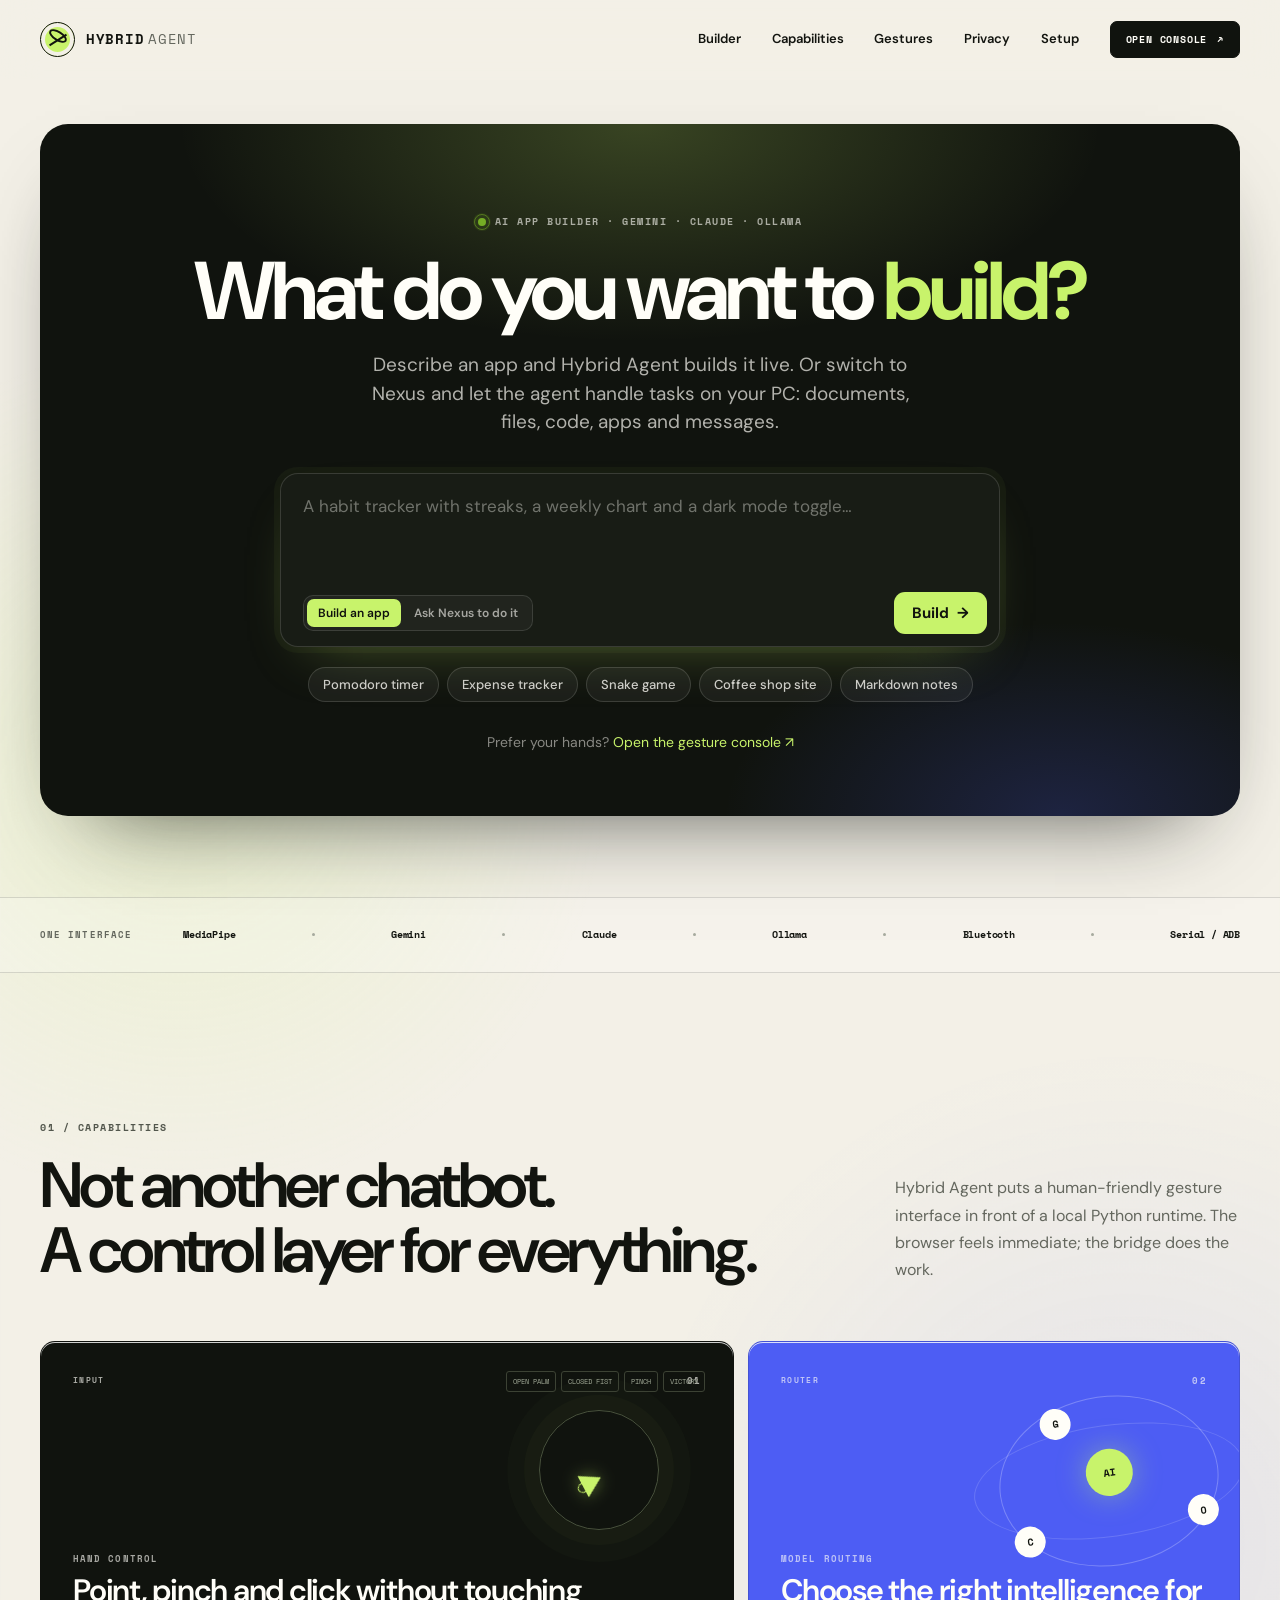
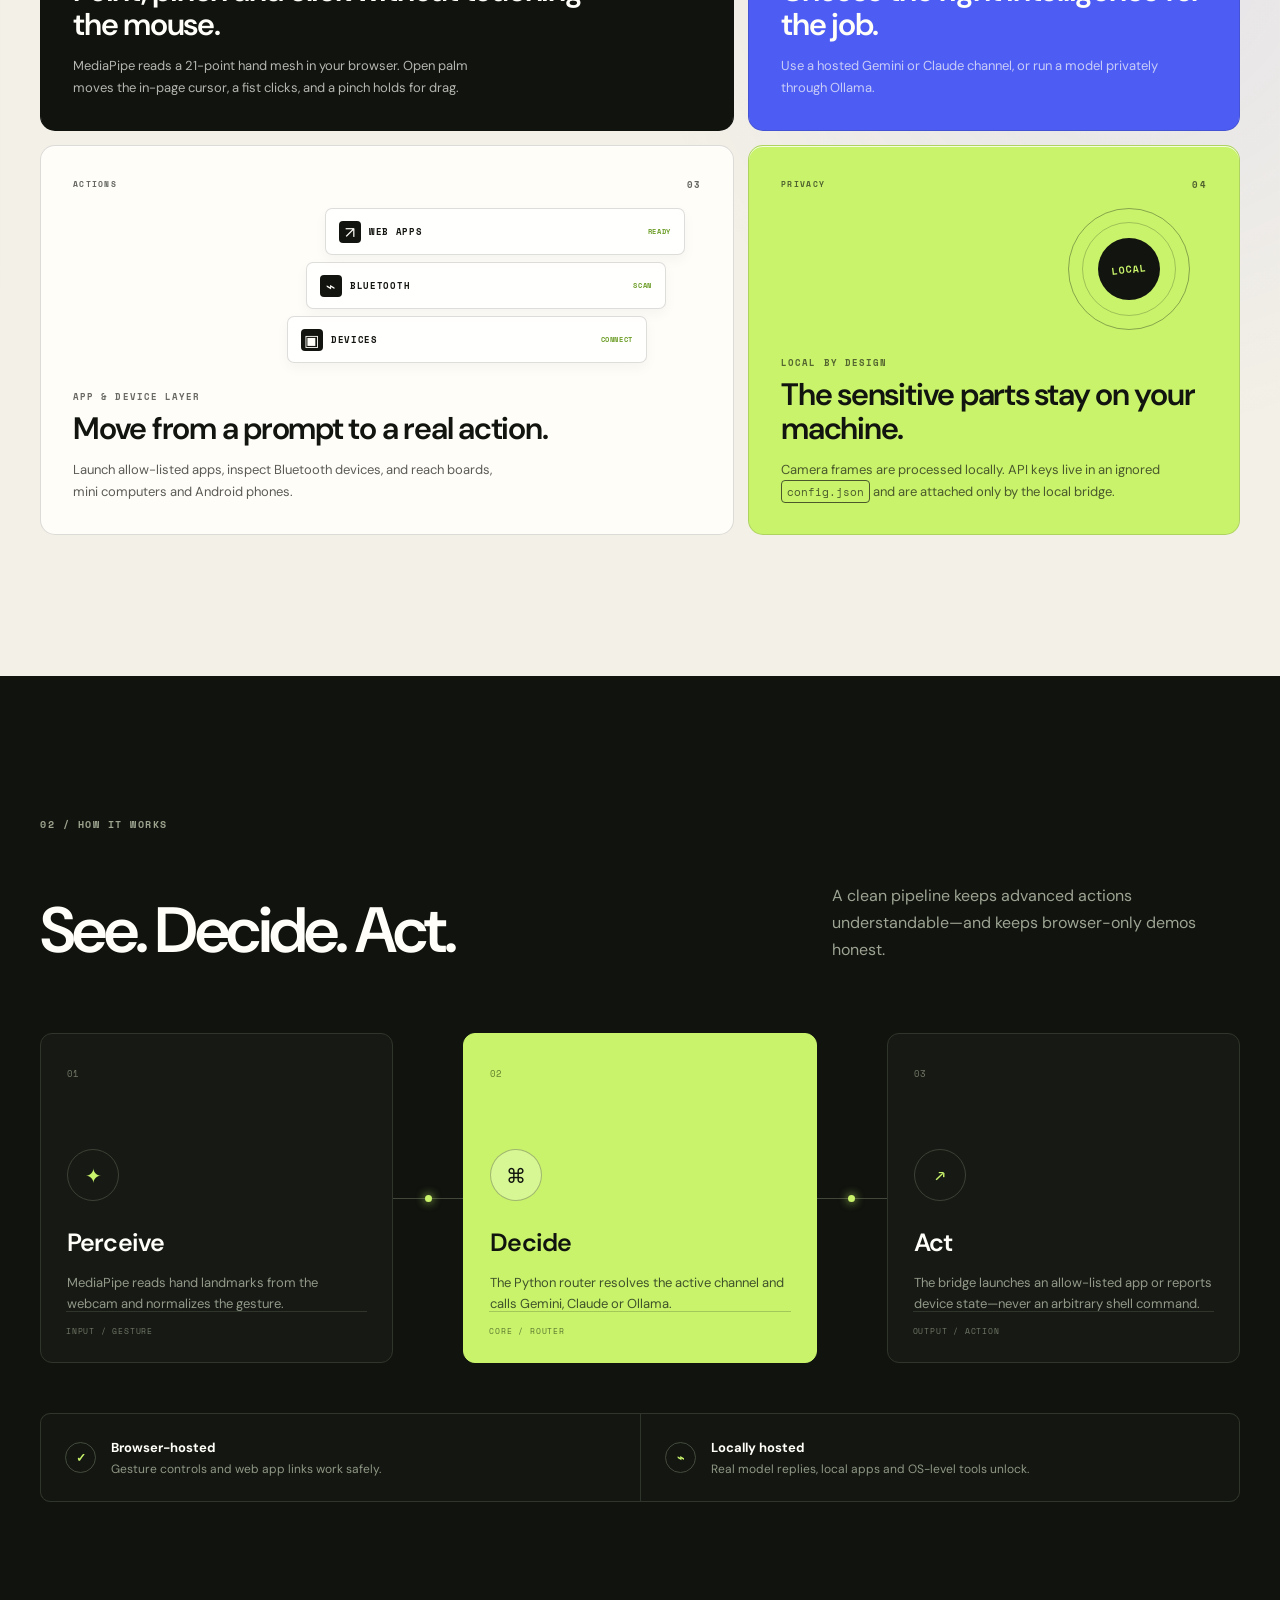
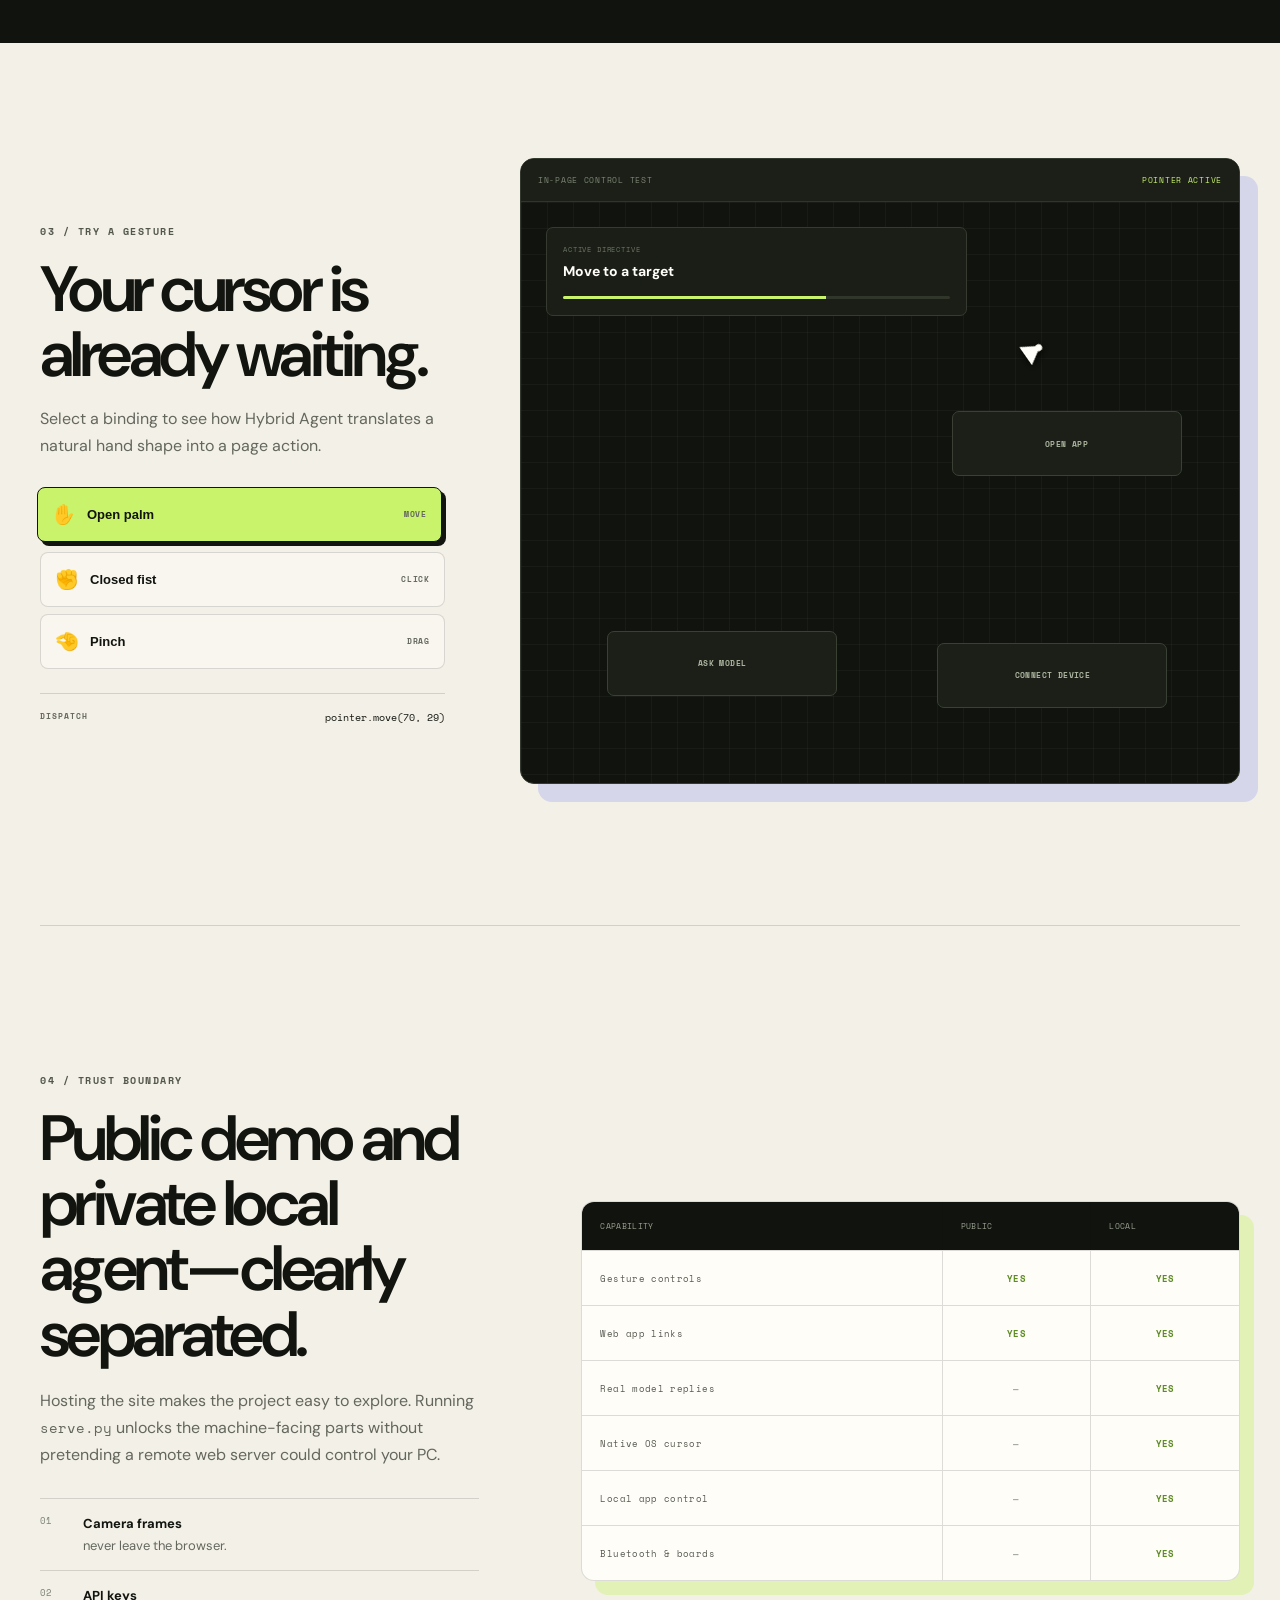
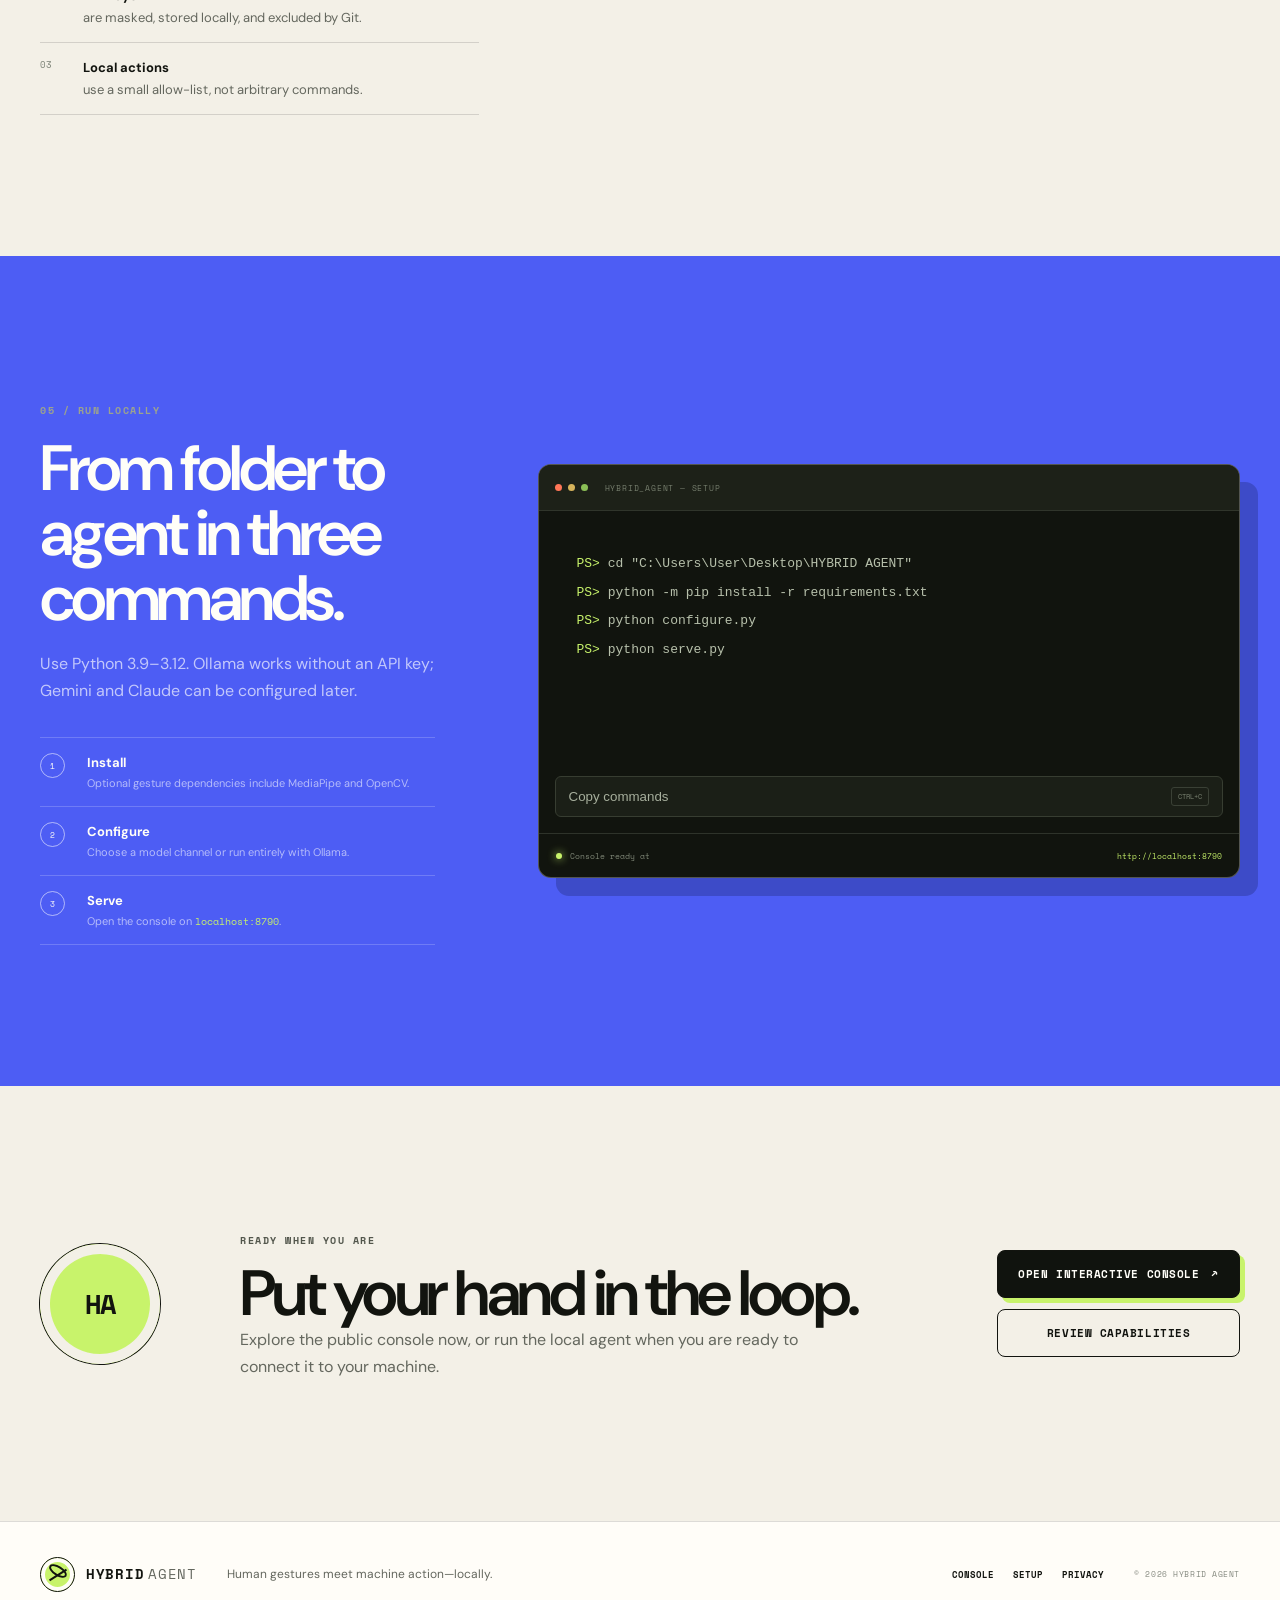
==== commit 94949b07: "Add bolt-style app builder, offline engine and Nexus agent tools The site can now build working apps" ====
--- a/site/index.html
+++ b/site/index.html
@@ -37,6 +37,7 @@
       </button>
 
       <div class="nav-menu" id="nav-menu">
+        <a href="build.html">Builder</a>
         <a href="#capabilities">Capabilities</a>
         <a href="#gestures">Gestures</a>
         <a href="#privacy">Privacy</a>
@@ -47,73 +48,36 @@
   </header>
 
   <main id="main">
-    <section class="hero shell" aria-labelledby="hero-title">
-      <div class="hero-copy">
-        <div class="eyebrow"><span class="status-dot"></span>Local-first agent workspace</div>
-        <h1 id="hero-title">Your hand is the <em>interface.</em></h1>
-        <p class="hero-lede">Hybrid Agent turns gestures into useful action—routing requests to Gemini, Claude or Ollama, opening apps, and connecting with the devices around you.</p>
-
-        <div class="hero-actions">
-          <a class="button button-primary" href="console.html">Try the web console <span aria-hidden="true">↗</span></a>
-          <a class="button button-secondary" href="#setup">Run it locally</a>
-        </div>
-
-        <ul class="hero-facts" aria-label="Project highlights">
-          <li><strong>21</strong><span>hand landmarks</span></li>
-          <li><strong>3</strong><span>model channels</span></li>
-          <li><strong>0</strong><span>camera uploads</span></li>
-        </ul>
-      </div>
-
-      <div class="hero-visual" aria-label="Hybrid Agent activity preview">
-        <div class="orbit orbit-one" aria-hidden="true"></div>
-        <div class="orbit orbit-two" aria-hidden="true"></div>
-        <span class="float-tag tag-input"><span class="mini-hand">✋</span> GESTURE IN</span>
-        <span class="float-tag tag-local"><span class="mini-pulse"></span> LOCAL CORE</span>
-        <span class="float-tag tag-output">ACTION OUT <span aria-hidden="true">↗</span></span>
-
-        <div class="agent-window">
-          <div class="window-bar">
-            <div class="window-dots" aria-hidden="true"><i></i><i></i><i></i></div>
-            <span>HYBRID_AGENT / LIVE_FEED</span>
-            <span class="window-state"><i></i> READY</span>
-          </div>
-
-          <div class="window-body">
-            <div class="agent-head">
-              <div>
-                <span class="mono-label">ACTIVE ROUTE</span>
-                <strong id="hero-model">OLLAMA / QWEN2.5</strong>
-              </div>
-              <div class="route-pills" aria-label="Available model routes">
-                <span>G</span><span>C</span><span class="active">O</span>
-              </div>
-            </div>
-
-            <div class="gesture-stage" id="hero-gesture-stage">
-              <div class="scan-line" aria-hidden="true"></div>
-              <div class="tracking-grid" aria-hidden="true"></div>
-              <div class="hand-outline" aria-hidden="true">
-                <span class="joint j1"></span><span class="joint j2"></span><span class="joint j3"></span>
-                <span class="hand-line l1"></span><span class="hand-line l2"></span><span class="hand-line l3"></span>
-                <span class="hand-line l4"></span><span class="hand-line l5"></span>
-              </div>
-              <div class="tracking-label"><span></span> HAND DETECTED · 0.98</div>
-            </div>
-
-            <div class="event-stream" aria-label="Recent agent events">
-              <div><span class="event-time">12:42:08</span><code>input.hand</code><b>OPEN_PALM</b></div>
-              <div><span class="event-time">12:42:08</span><code>pointer.move</code><b>412, 268</b></div>
-              <div class="event-highlight"><span class="event-time">12:42:09</span><code>agent.route</code><b>OLLAMA</b></div>
-            </div>
-
-            <div class="window-footer">
-              <span>BRIDGE <b>127.0.0.1</b></span>
-              <span>FRAME <b id="hero-frame">000842</b></span>
-              <span>MODE <b>LOCAL</b></span>
-            </div>
-          </div>
-        </div>
+    <section class="build-hero shell" aria-labelledby="hero-title">
+      <div class="build-card">
+        <div class="build-glow" aria-hidden="true"></div>
+        <div class="eyebrow build-eyebrow"><span class="status-dot"></span>AI app builder &middot; Gemini &middot; Claude &middot; Ollama</div>
+        <h1 id="hero-title">What do you want to <em>build?</em></h1>
+        <p class="build-lede">Describe an app and Hybrid Agent builds it live. Or switch to Nexus and let the agent handle tasks on your PC: documents, files, code, apps and messages.</p>
+
+        <form class="build-form" id="hero-build" action="build.html" method="get">
+          <label class="sr-only" for="hero-prompt">Describe the app you want</label>
+          <textarea id="hero-prompt" name="prompt" rows="3" required
+            placeholder="A habit tracker with streaks, a weekly chart and a dark mode toggle&hellip;"></textarea>
+          <div class="build-form-bar">
+            <fieldset class="build-modes">
+              <legend class="sr-only">Mode</legend>
+              <label><input type="radio" name="mode" value="build" checked><span>Build an app</span></label>
+              <label><input type="radio" name="mode" value="agent"><span>Ask Nexus to do it</span></label>
+            </fieldset>
+            <button class="build-send" type="submit" aria-label="Build it">Build <span aria-hidden="true">&rarr;</span></button>
+          </div>
+        </form>
+
+        <div class="build-chips" aria-label="Example ideas">
+          <button type="button" data-prompt="A pomodoro timer with a circular progress ring, sound on finish and a session counter">Pomodoro timer</button>
+          <button type="button" data-prompt="An expense tracker: add expenses with a category, see totals and a pie chart by category">Expense tracker</button>
+          <button type="button" data-prompt="A playable snake game with arrow keys and swipe controls, score and high score">Snake game</button>
+          <button type="button" data-prompt="A landing page for a small neighbourhood coffee shop with menu, hours and a map section">Coffee shop site</button>
+          <button type="button" data-prompt="A markdown notes app with a list of notes, live preview and search">Markdown notes</button>
+        </div>
+
+        <p class="build-alt">Prefer your hands? <a href="console.html">Open the gesture console <span aria-hidden="true">&nearr;</span></a></p>
       </div>
     </section>
 
--- a/site/css/home.css
+++ b/site/css/home.css
@@ -1056,3 +1056,196 @@
   *, *::before, *::after { animation-duration: 0.001ms !important; animation-iteration-count: 1 !important; transition-duration: 0.001ms !important; }
   .js .reveal { opacity: 1; transform: none; }
 }
+
+/* Builder hero - a bolt-style prompt card */
+.build-hero {
+  padding-block: clamp(28px, 5vh, 56px) clamp(56px, 9vh, 96px);
+}
+
+.build-card {
+  position: relative;
+  overflow: hidden;
+  isolation: isolate;
+  display: flex;
+  flex-direction: column;
+  align-items: center;
+  padding: clamp(56px, 10vh, 112px) clamp(18px, 5vw, 64px) clamp(44px, 7vh, 72px);
+  color: var(--white);
+  text-align: center;
+  background: var(--night);
+  border-radius: 28px;
+  box-shadow: 0 40px 90px -50px rgba(16, 19, 14, 0.8);
+}
+
+.build-glow {
+  position: absolute;
+  z-index: -1;
+  inset: 0;
+  background:
+    radial-gradient(ellipse 55% 45% at 50% 0%, rgba(200, 243, 107, 0.22), transparent 70%),
+    radial-gradient(ellipse 40% 40% at 85% 100%, rgba(77, 93, 244, 0.22), transparent 70%);
+  pointer-events: none;
+}
+
+.build-card::before {
+  position: absolute;
+  z-index: -1;
+  inset: 0;
+  background-image: radial-gradient(rgba(255, 254, 248, 0.14) 0.7px, transparent 0.7px);
+  background-size: 18px 18px;
+  content: "";
+  mask-image: radial-gradient(ellipse at 50% 30%, #000 20%, transparent 75%);
+}
+
+.build-eyebrow { color: rgba(255, 254, 248, 0.62); }
+
+.build-card h1 {
+  max-width: 900px;
+  margin: 22px 0 0;
+  font-size: clamp(40px, 6.4vw, 84px);
+  font-weight: 700;
+  line-height: 0.98;
+  letter-spacing: -0.05em;
+}
+
+.build-card h1 em {
+  color: var(--lime);
+  font-style: normal;
+}
+
+.build-lede {
+  max-width: 560px;
+  margin: 20px 0 0;
+  color: rgba(255, 254, 248, 0.68);
+  font-size: clamp(16px, 1.6vw, 19px);
+}
+
+.build-form {
+  width: min(720px, 100%);
+  margin-top: 36px;
+  text-align: left;
+  background: var(--night-card);
+  border: 1px solid rgba(255, 254, 248, 0.14);
+  border-radius: 18px;
+  box-shadow: 0 0 0 6px rgba(200, 243, 107, 0.04), 0 24px 60px -30px rgba(200, 243, 107, 0.35);
+  transition: border-color 0.2s ease, box-shadow 0.2s ease;
+}
+
+.build-form:focus-within {
+  border-color: rgba(200, 243, 107, 0.6);
+  box-shadow: 0 0 0 6px rgba(200, 243, 107, 0.1), 0 24px 60px -30px rgba(200, 243, 107, 0.5);
+}
+
+.build-form textarea {
+  display: block;
+  width: 100%;
+  min-height: 108px;
+  padding: 20px 22px 8px;
+  color: var(--white);
+  font: 400 17px/1.5 var(--display);
+  background: transparent;
+  border: 0;
+  outline: none;
+  resize: none;
+}
+
+.build-form textarea::placeholder { color: rgba(255, 254, 248, 0.38); }
+
+.build-form-bar {
+  display: flex;
+  align-items: center;
+  justify-content: space-between;
+  gap: 12px;
+  padding: 10px 12px 12px 22px;
+}
+
+
+.build-send {
+  display: inline-flex;
+  align-items: center;
+  gap: 8px;
+  padding: 11px 18px;
+  color: var(--night);
+  font: 700 15px var(--display);
+  background: var(--lime);
+  border: 0;
+  border-radius: 11px;
+  cursor: pointer;
+  transition: transform 0.15s ease, background 0.15s ease;
+}
+
+.build-send:hover { background: #d6fa86; transform: translateY(-1px); }
+
+.build-chips {
+  display: flex;
+  flex-wrap: wrap;
+  justify-content: center;
+  gap: 8px;
+  max-width: 720px;
+  margin-top: 20px;
+}
+
+.build-chips button {
+  padding: 8px 14px;
+  color: rgba(255, 254, 248, 0.78);
+  font: 500 13px var(--display);
+  background: rgba(255, 254, 248, 0.05);
+  border: 1px solid rgba(255, 254, 248, 0.14);
+  border-radius: 999px;
+  cursor: pointer;
+  transition: background 0.15s ease, border-color 0.15s ease, color 0.15s ease;
+}
+
+.build-chips button:hover {
+  color: var(--white);
+  background: rgba(200, 243, 107, 0.1);
+  border-color: rgba(200, 243, 107, 0.5);
+}
+
+.build-alt {
+  margin: 30px 0 0;
+  color: rgba(255, 254, 248, 0.5);
+  font-size: 14px;
+}
+
+.build-alt a { color: var(--lime); text-decoration: none; }
+.build-alt a:hover { text-decoration: underline; }
+
+@media (max-width: 560px) {
+  .build-card { border-radius: 20px; }
+}
+
+.build-modes {
+  display: flex;
+  gap: 2px;
+  margin: 0;
+  padding: 3px;
+  border: 1px solid rgba(255, 254, 248, 0.12);
+  border-radius: 10px;
+  background: rgba(255, 254, 248, 0.04);
+}
+
+.build-modes label { position: relative; cursor: pointer; }
+
+.build-modes input {
+  position: absolute;
+  opacity: 0;
+  pointer-events: none;
+}
+
+.build-modes span {
+  display: block;
+  padding: 6px 11px;
+  color: rgba(255, 254, 248, 0.6);
+  font: 600 12px var(--display);
+  border-radius: 7px;
+}
+
+.build-modes input:checked + span { color: var(--night); background: var(--lime); }
+.build-modes input[value="agent"]:checked + span { background: #9fb0ff; }
+.build-modes input:focus-visible + span { outline: 2px solid var(--lime); outline-offset: 1px; }
+
+@media (max-width: 560px) {
+  .build-form-bar { flex-wrap: wrap; justify-content: space-between; }
+  .build-modes span { padding: 6px 8px; }
+}
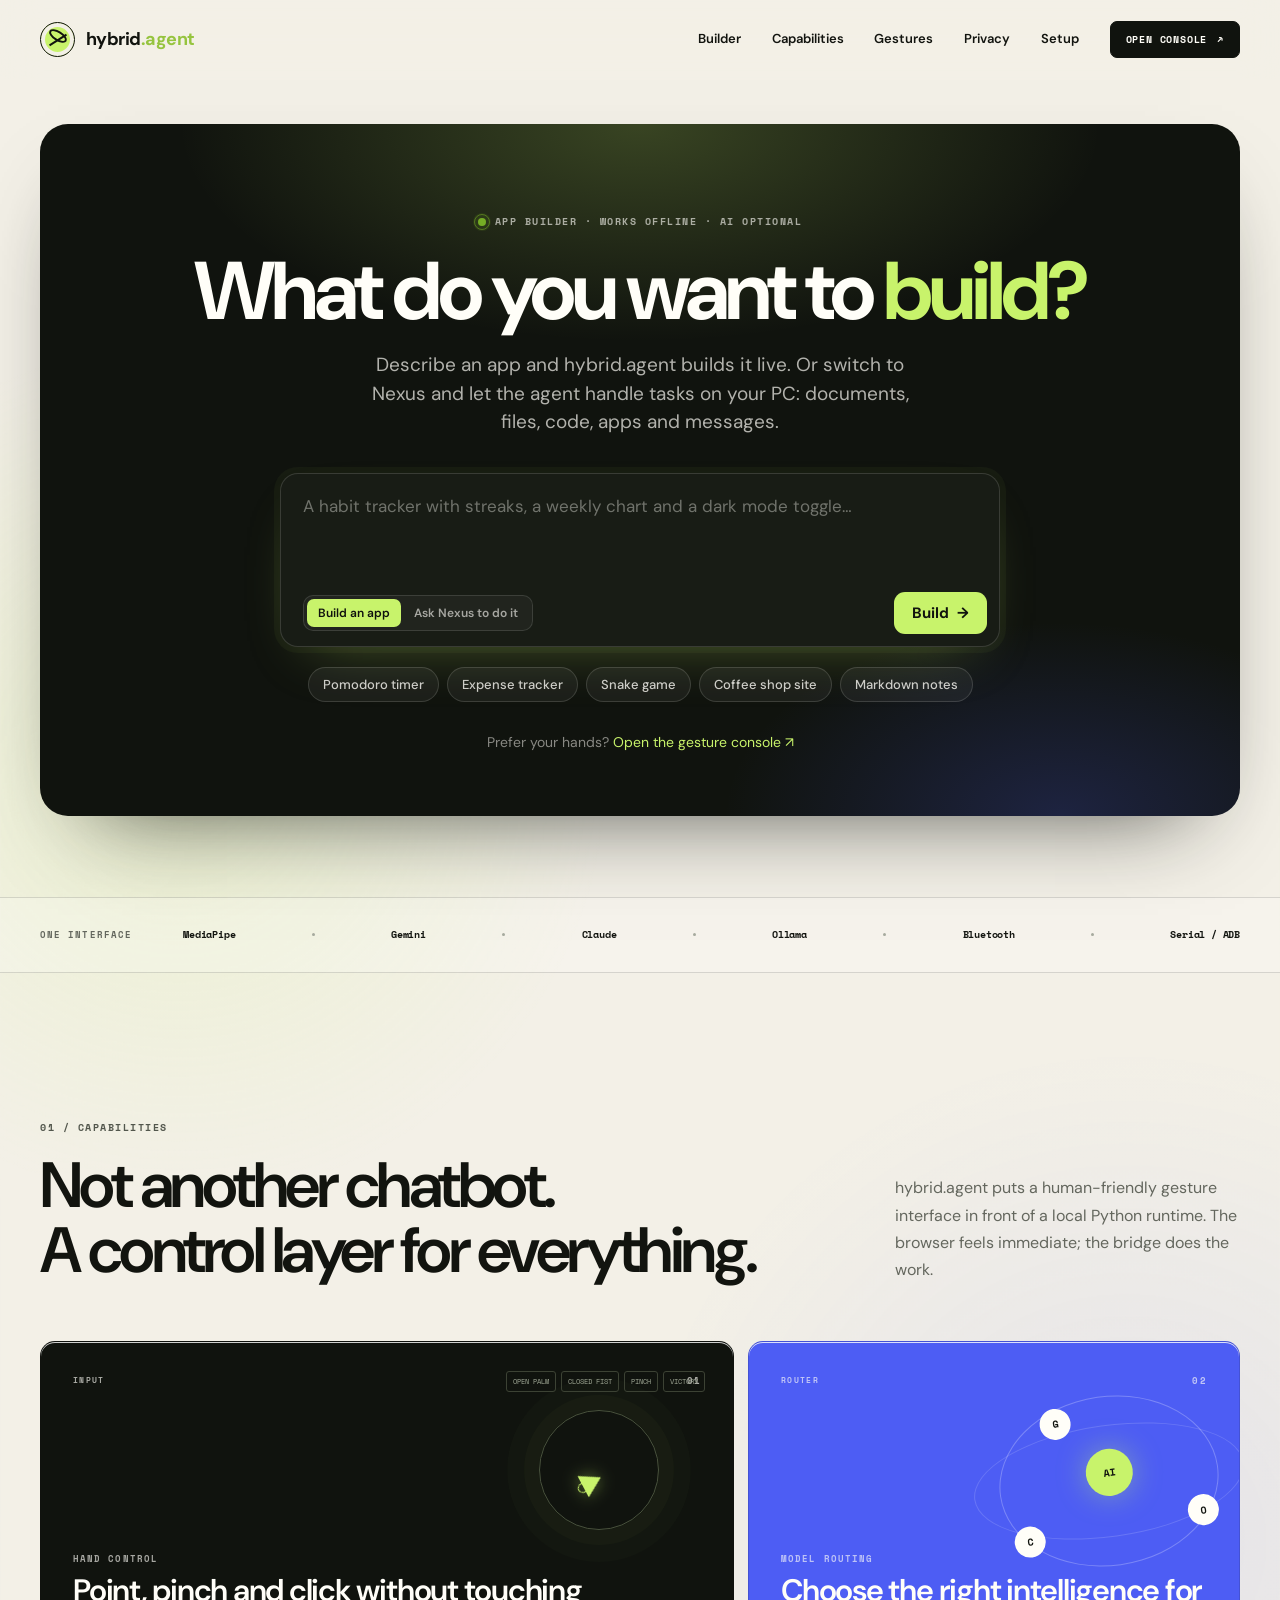
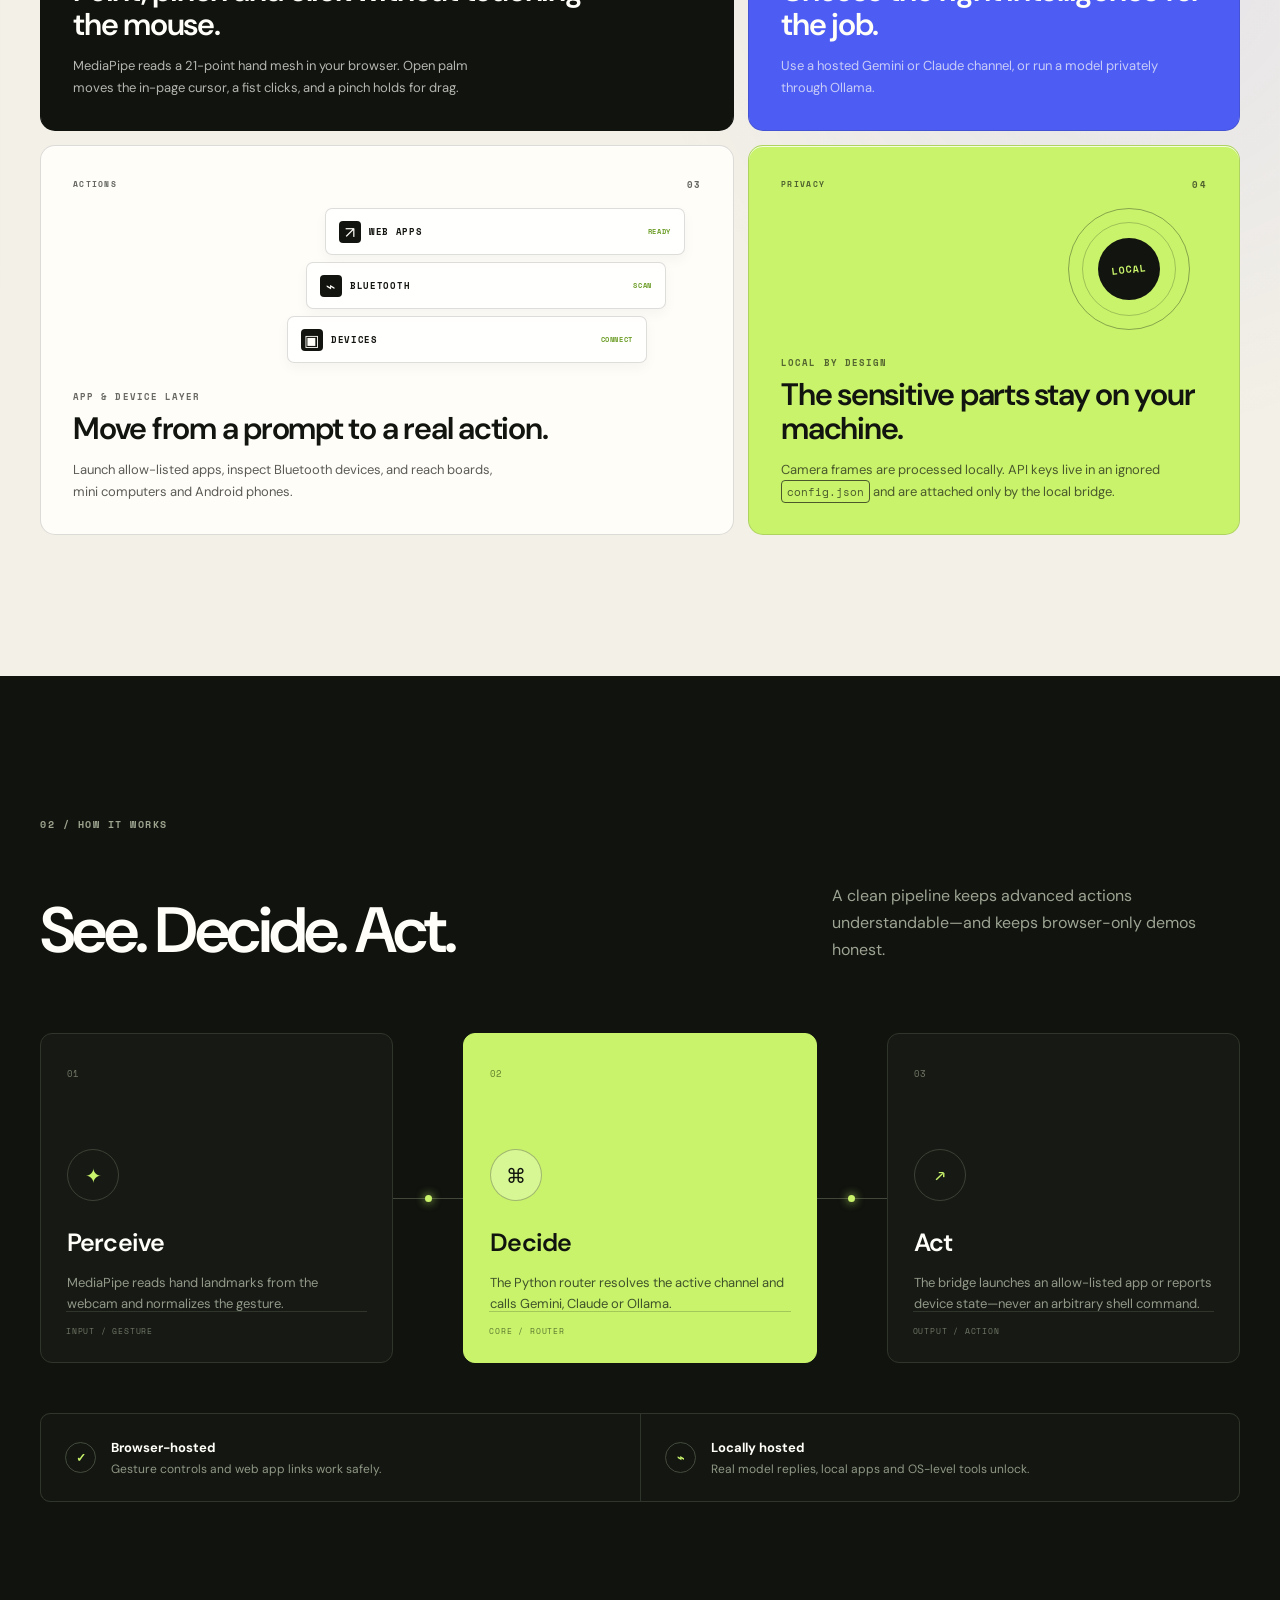
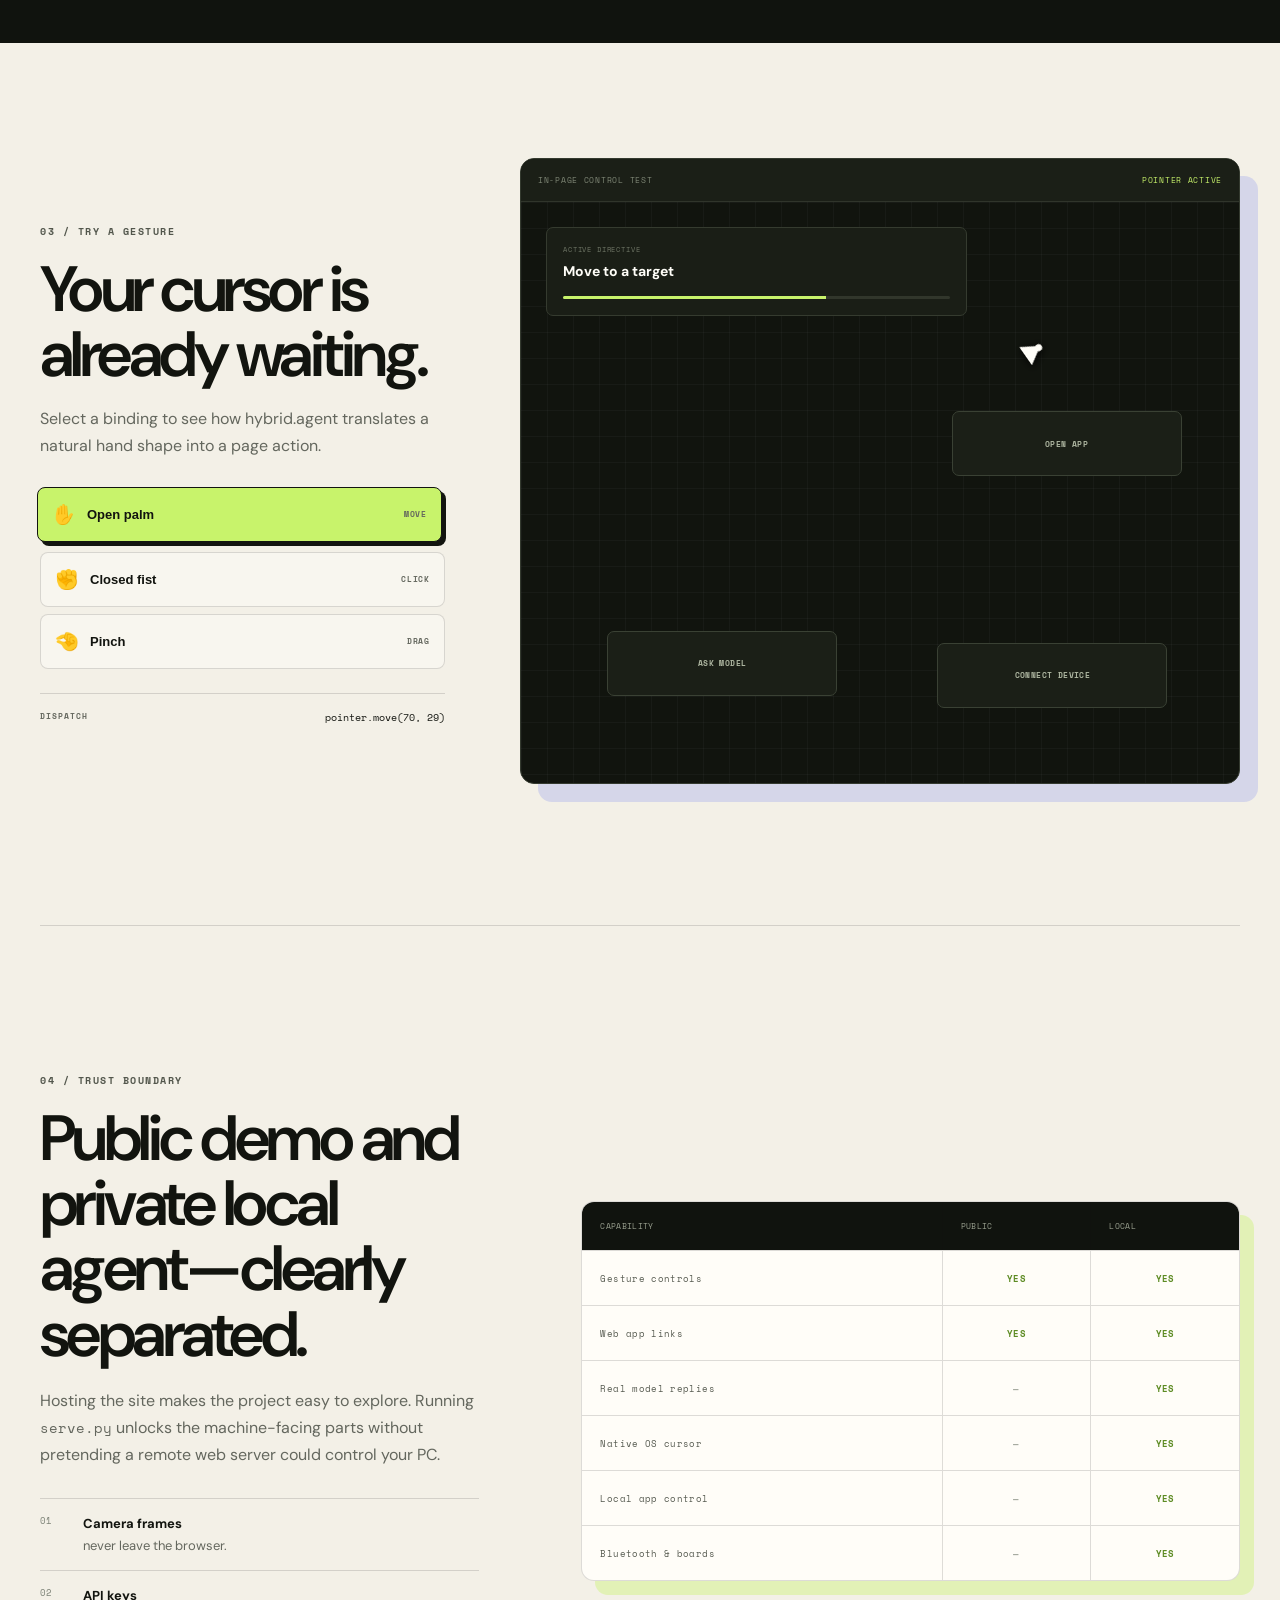
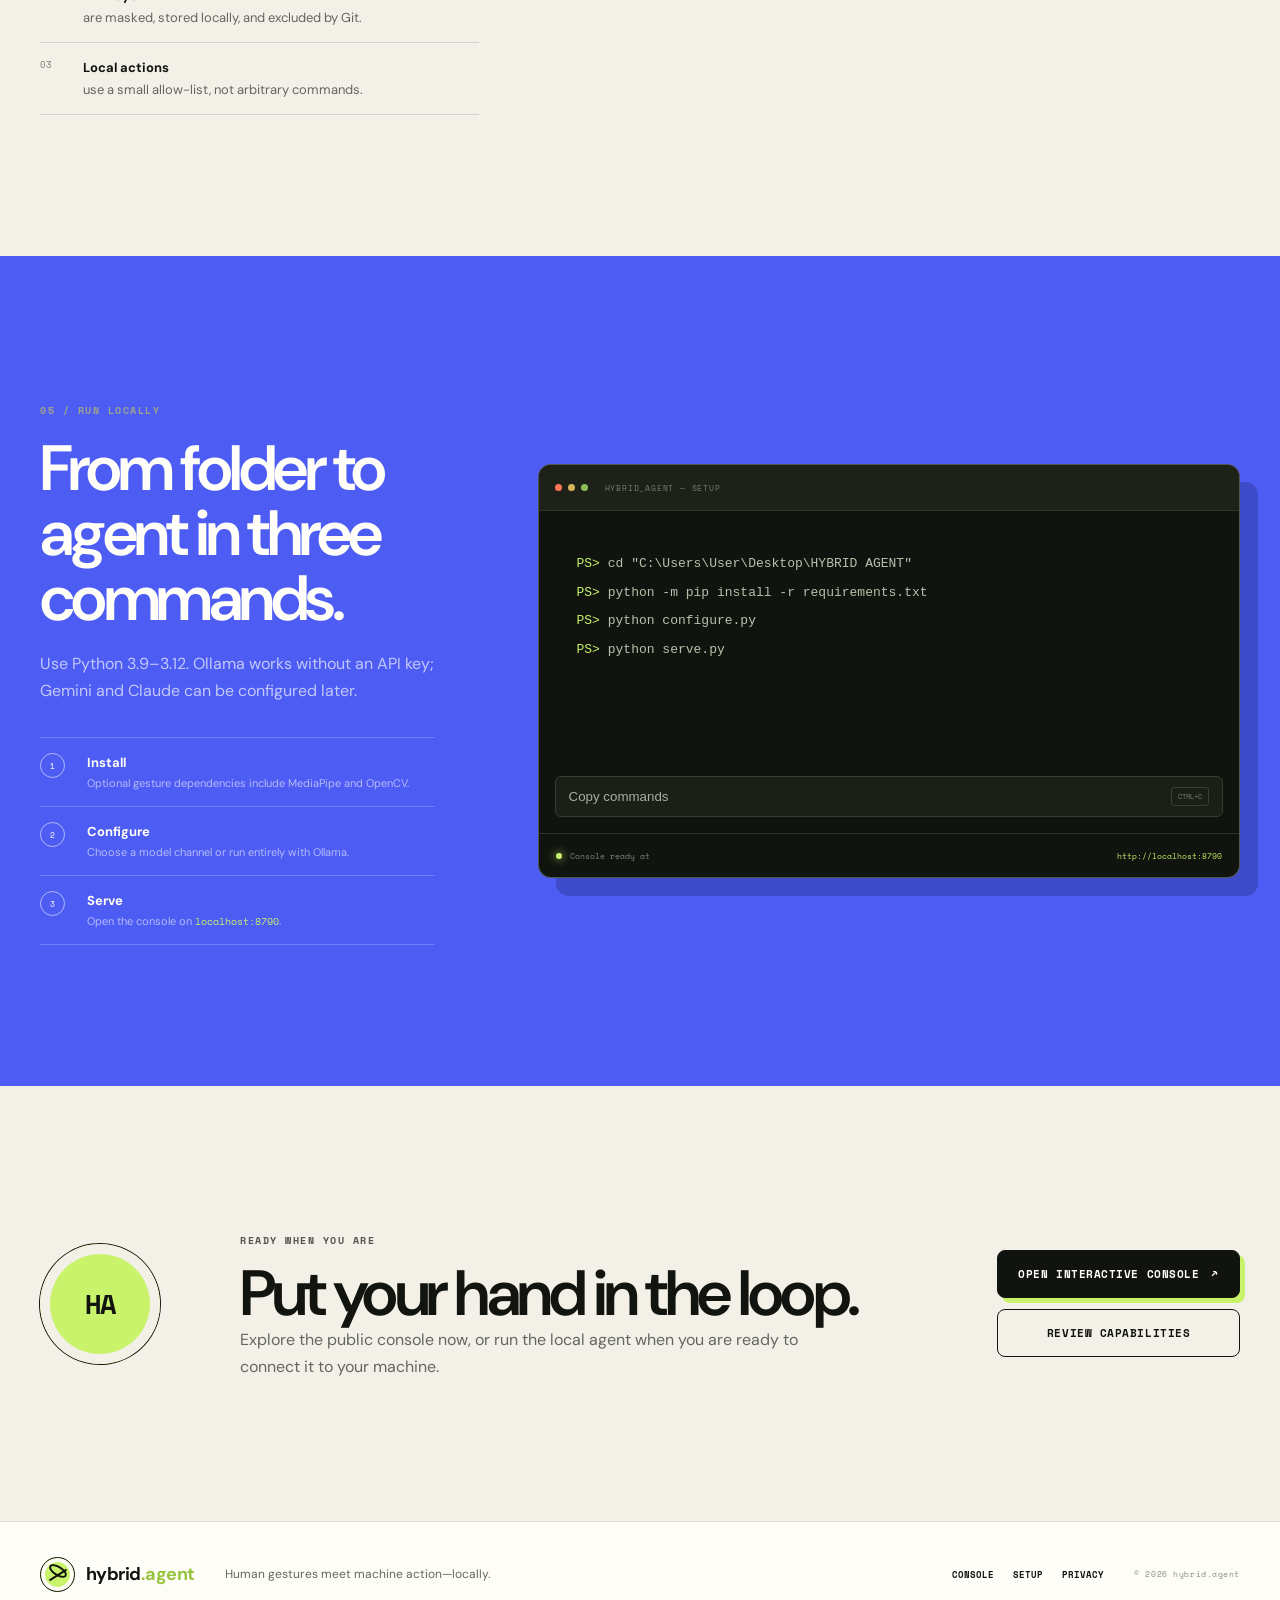
==== commit 8e527757: "Rename the site to hybrid.agent Lowercase wordmark and page titles, in the style of bolt.new; the he" ====
--- a/site/index.html
+++ b/site/index.html
@@ -4,12 +4,12 @@
   <meta charset="utf-8">
   <meta name="viewport" content="width=device-width, initial-scale=1">
   <meta name="theme-color" content="#f3f0e7">
-  <meta name="description" content="Hybrid Agent is a local-first, gesture-controlled AI assistant that routes prompts across Gemini, Claude and Ollama, launches apps, and connects to Bluetooth and developer hardware.">
-  <title>Hybrid Agent — Human gestures, machine action</title>
+  <meta name="description" content="hybrid.agent is a local-first, gesture-controlled AI assistant that routes prompts across Gemini, Claude and Ollama, launches apps, and connects to Bluetooth and developer hardware.">
+  <title>hybrid.agent — build apps, run your PC</title>
   <link rel="icon" href="favicon.svg" type="image/svg+xml">
 
   <meta property="og:type" content="website">
-  <meta property="og:title" content="Hybrid Agent — Human gestures, machine action">
+  <meta property="og:title" content="hybrid.agent — build apps, run your PC">
   <meta property="og:description" content="One local agent for gesture control, multi-model AI, app launching, Bluetooth and connected hardware.">
 
   <link rel="preconnect" href="https://fonts.googleapis.com">
@@ -24,11 +24,11 @@
 
   <header class="site-header" id="top">
     <nav class="nav shell" aria-label="Primary navigation">
-      <a class="brand" href="#top" aria-label="Hybrid Agent home">
+      <a class="brand" href="#top" aria-label="hybrid.agent home">
         <span class="brand-mark" aria-hidden="true">
           <span></span><span></span>
         </span>
-        <span class="brand-name">HYBRID<span>AGENT</span></span>
+        <span class="brand-name">hybrid<span>.agent</span></span>
       </a>
 
       <button class="menu-toggle" type="button" aria-expanded="false" aria-controls="nav-menu">
@@ -51,9 +51,9 @@
     <section class="build-hero shell" aria-labelledby="hero-title">
       <div class="build-card">
         <div class="build-glow" aria-hidden="true"></div>
-        <div class="eyebrow build-eyebrow"><span class="status-dot"></span>AI app builder &middot; Gemini &middot; Claude &middot; Ollama</div>
+        <div class="eyebrow build-eyebrow"><span class="status-dot"></span>App builder &middot; works offline &middot; AI optional</div>
         <h1 id="hero-title">What do you want to <em>build?</em></h1>
-        <p class="build-lede">Describe an app and Hybrid Agent builds it live. Or switch to Nexus and let the agent handle tasks on your PC: documents, files, code, apps and messages.</p>
+        <p class="build-lede">Describe an app and hybrid.agent builds it live. Or switch to Nexus and let the agent handle tasks on your PC: documents, files, code, apps and messages.</p>
 
         <form class="build-form" id="hero-build" action="build.html" method="get">
           <label class="sr-only" for="hero-prompt">Describe the app you want</label>
@@ -96,7 +96,7 @@
           <span class="section-number">01 / CAPABILITIES</span>
           <h2 id="cap-title">Not another chatbot.<br>A control layer for everything.</h2>
         </div>
-        <p>Hybrid Agent puts a human-friendly gesture interface in front of a local Python runtime. The browser feels immediate; the bridge does the work.</p>
+        <p>hybrid.agent puts a human-friendly gesture interface in front of a local Python runtime. The browser feels immediate; the bridge does the work.</p>
       </div>
 
       <div class="capability-grid">
@@ -163,7 +163,7 @@
           <p>A clean pipeline keeps advanced actions understandable—and keeps browser-only demos honest.</p>
         </div>
 
-        <div class="flow-line" aria-label="Hybrid Agent processing pipeline">
+        <div class="flow-line" aria-label="hybrid.agent processing pipeline">
           <article class="flow-step reveal">
             <span class="flow-number">01</span>
             <div class="flow-icon">✦</div>
@@ -201,7 +201,7 @@
         <div class="lab-copy">
           <span class="section-number">03 / TRY A GESTURE</span>
           <h2 id="gesture-title">Your cursor is already waiting.</h2>
-          <p>Select a binding to see how Hybrid Agent translates a natural hand shape into a page action.</p>
+          <p>Select a binding to see how hybrid.agent translates a natural hand shape into a page action.</p>
 
           <div class="gesture-controls" role="group" aria-label="Choose a gesture demo">
             <button type="button" class="gesture-button active" data-gesture="move" data-target="target-a">
@@ -309,11 +309,11 @@
     <div class="shell footer-inner">
       <a class="brand footer-brand" href="#top">
         <span class="brand-mark" aria-hidden="true"><span></span><span></span></span>
-        <span class="brand-name">HYBRID<span>AGENT</span></span>
+        <span class="brand-name">hybrid<span>.agent</span></span>
       </a>
       <p>Human gestures meet machine action—locally.</p>
       <div class="footer-links"><a href="console.html">Console</a><a href="#setup">Setup</a><a href="#privacy">Privacy</a></div>
-      <span class="copyright">© <span id="year">2026</span> HYBRID AGENT</span>
+      <span class="copyright">© <span id="year">2026</span> hybrid.agent</span>
     </div>
   </footer>
 
--- a/site/css/home.css
+++ b/site/css/home.css
@@ -154,14 +154,12 @@
 }
 
 .brand-name {
-  font: 700 14px/1 var(--mono);
-  letter-spacing: 0.05em;
+  font: 700 18px/1 var(--display);
+  letter-spacing: -0.03em;
 }
 
 .brand-name span {
-  margin-left: 4px;
-  color: var(--muted);
-  font-weight: 400;
+  color: var(--lime-deep);
 }
 
 .nav-menu {
